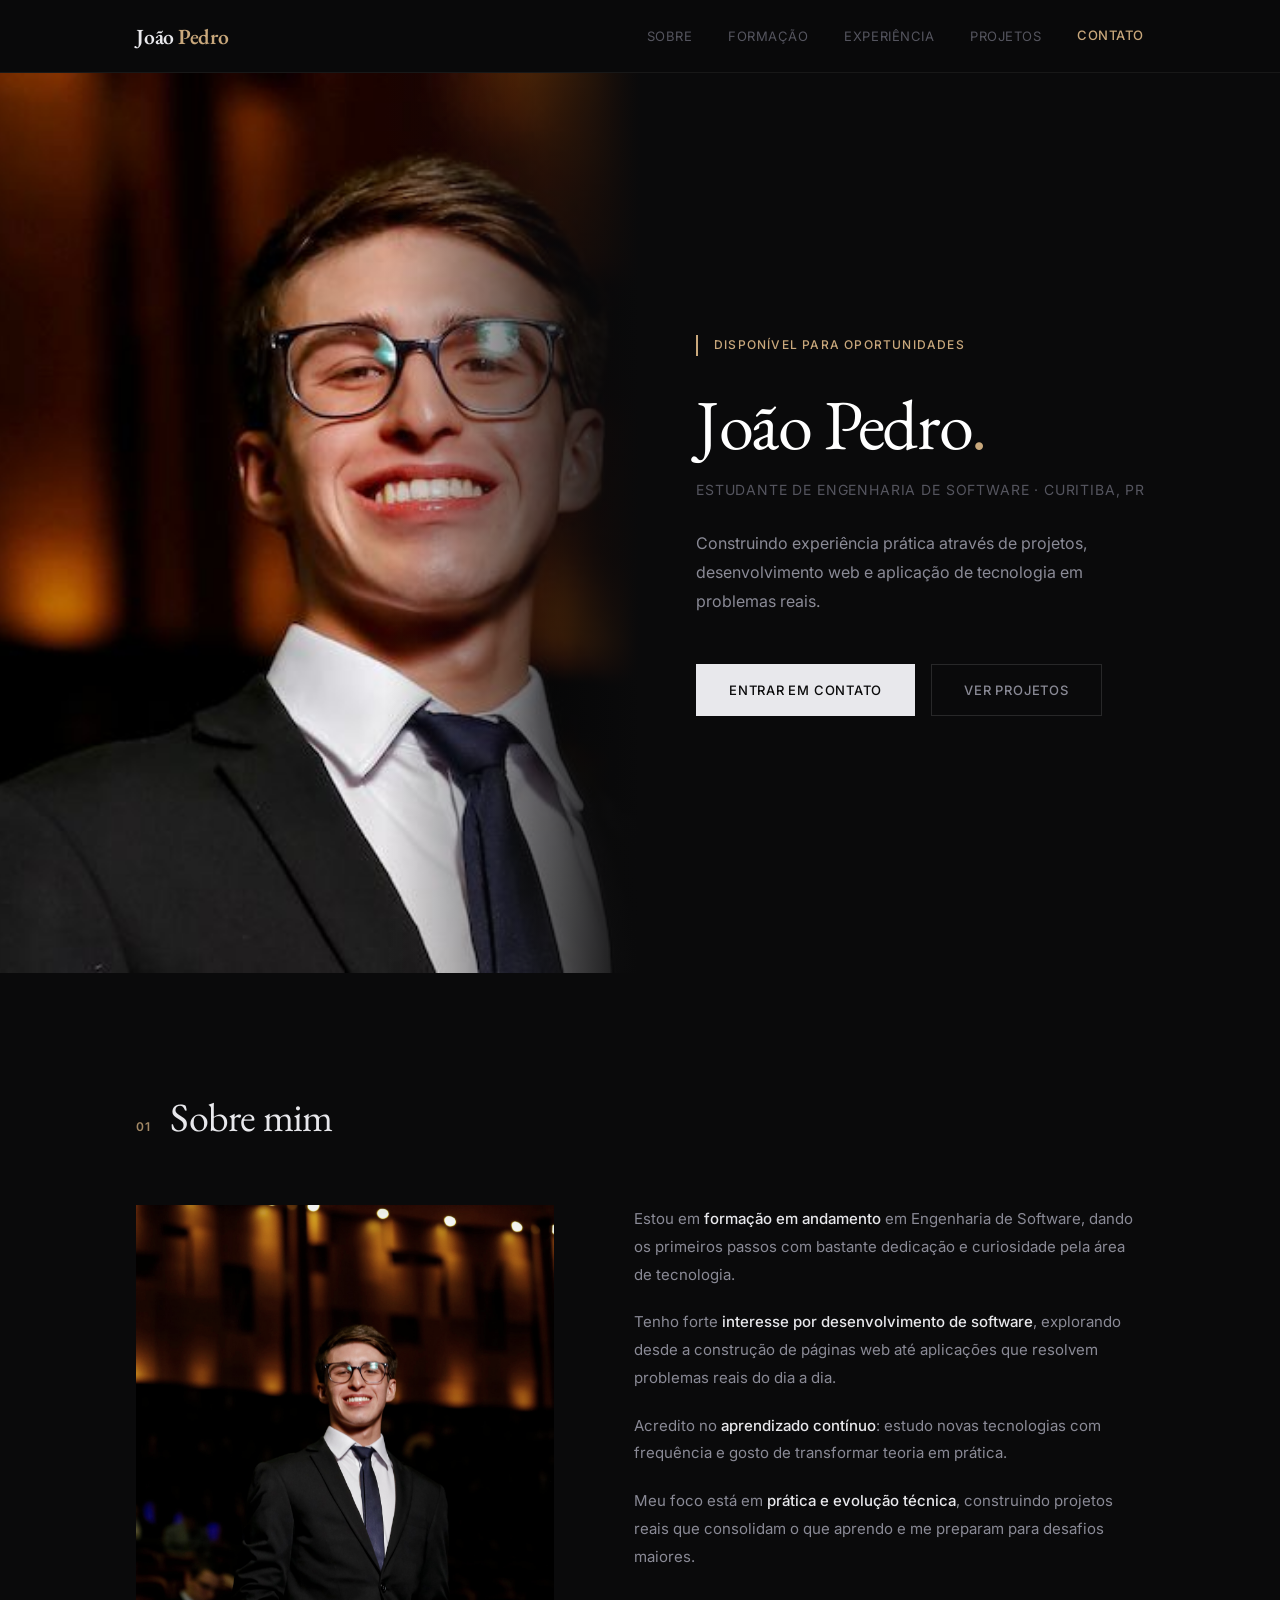
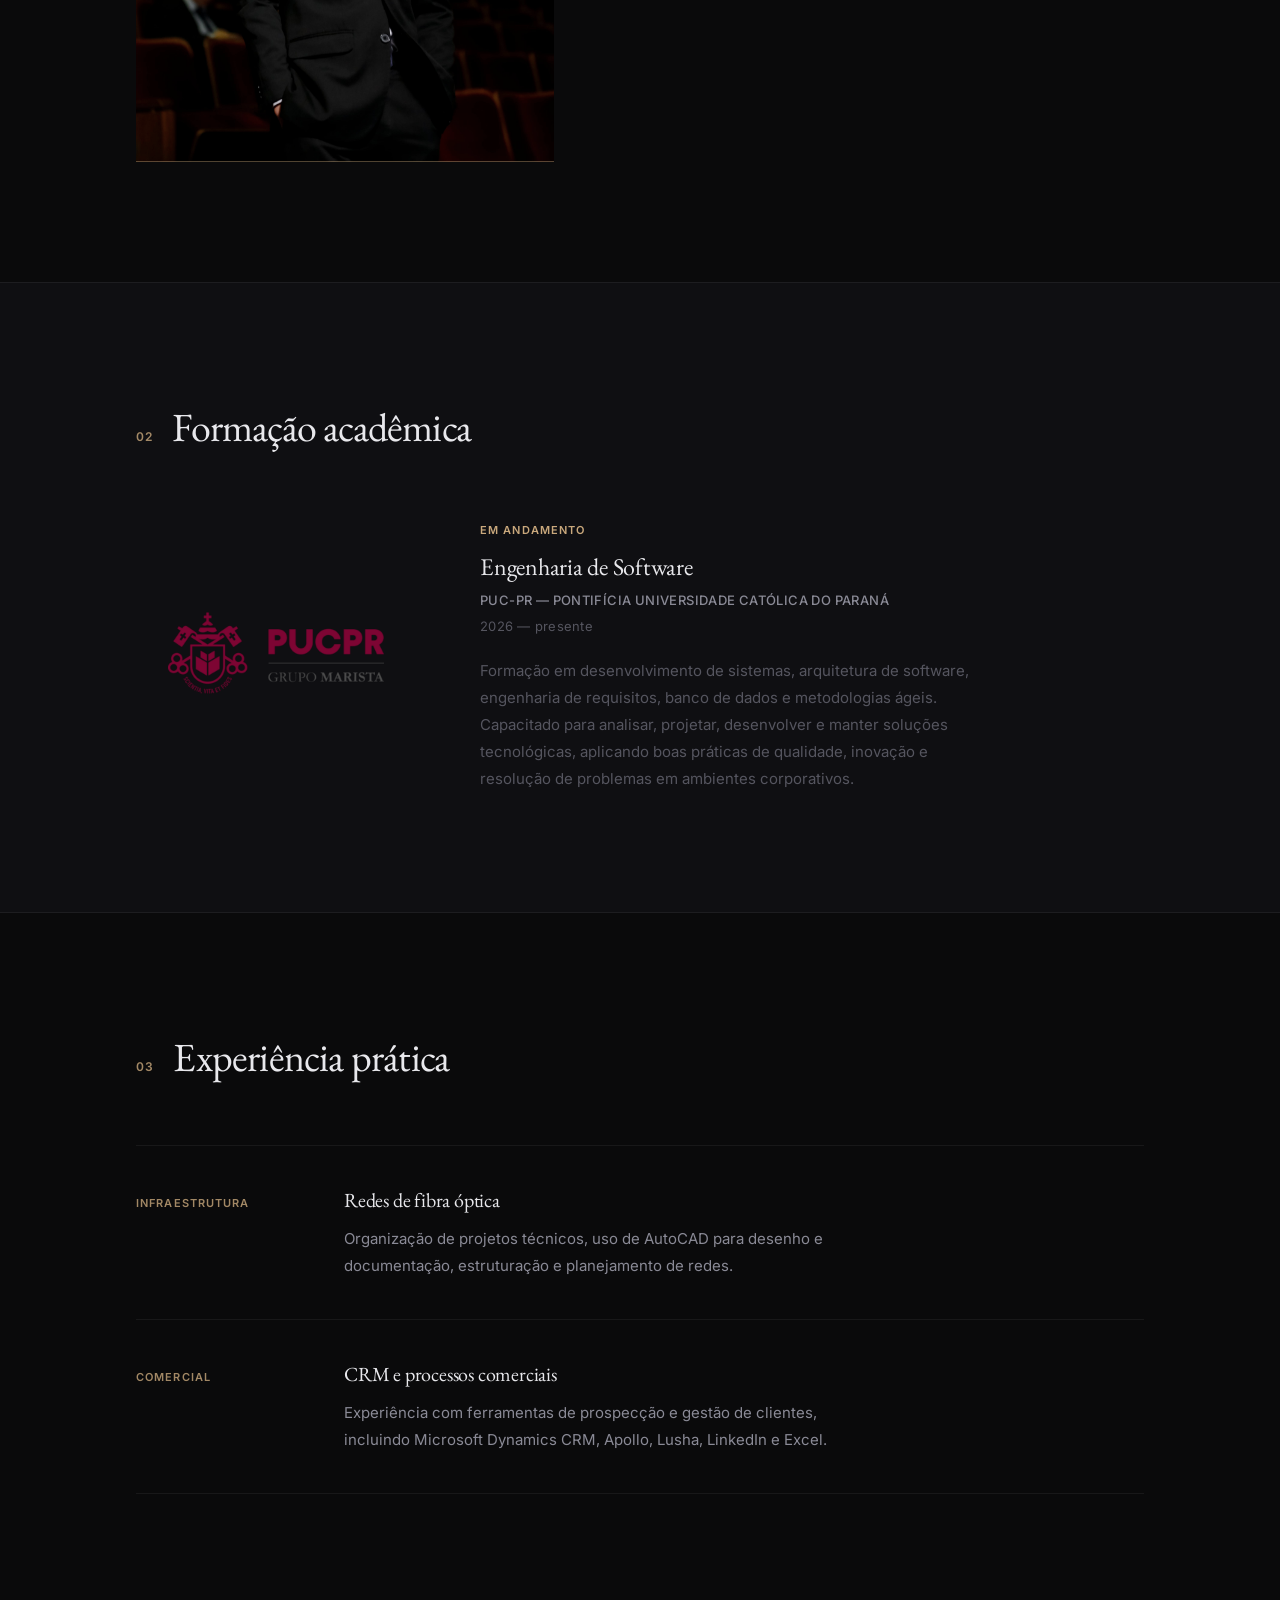
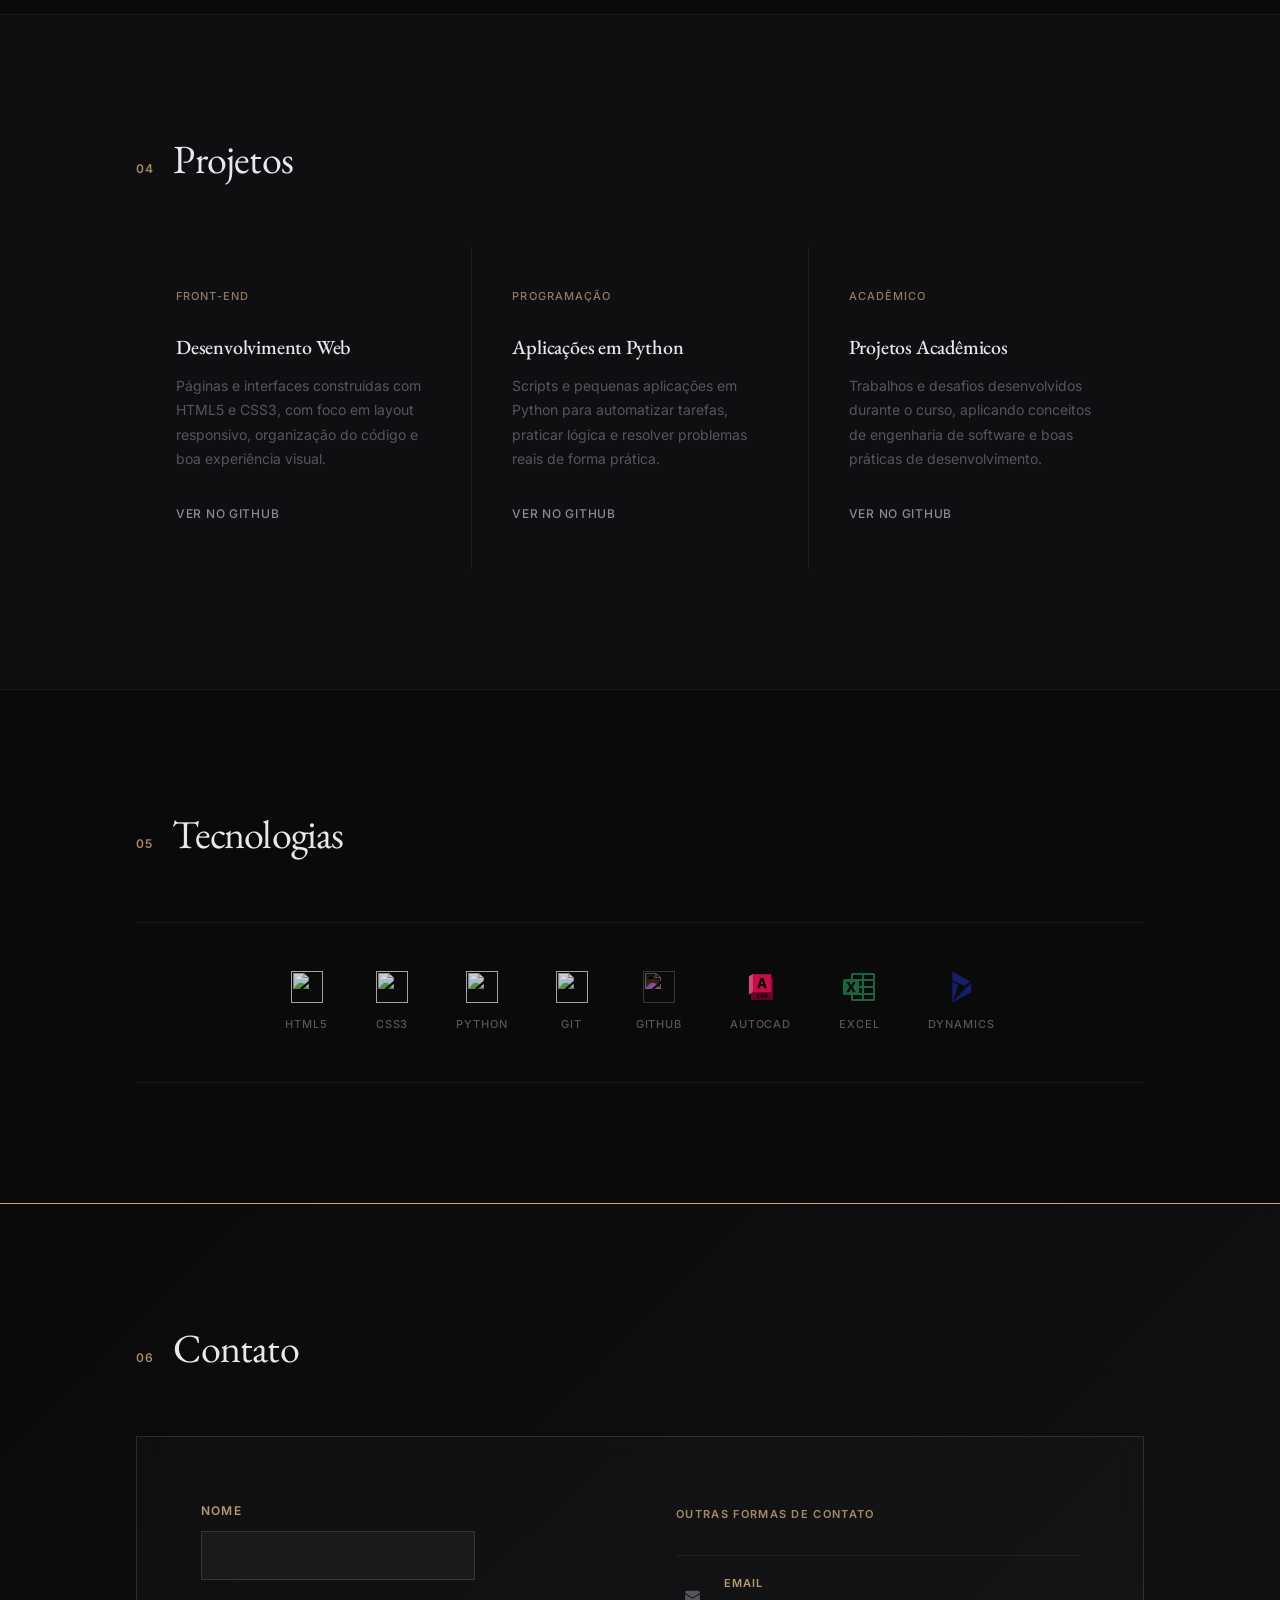
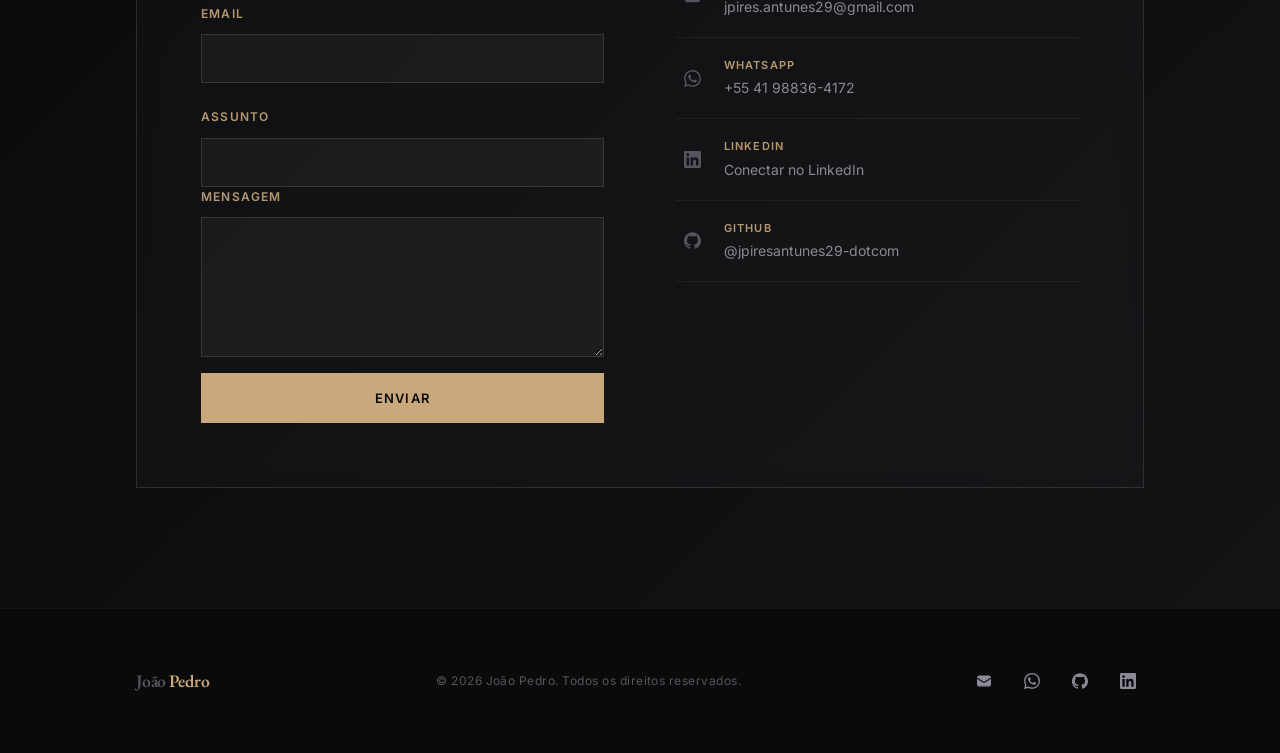
==== index.html @ 71f35751 "Portfólio inicial — João Pedro Pires Antunes" ====
<!DOCTYPE html>
<html lang="pt-BR">
  <head>
    <meta charset="UTF-8" />
    <meta name="viewport" content="width=device-width, initial-scale=1.0" />
    <title>João Pedro — Engenharia de Software</title>
    <meta
      name="description"
      content="Portfólio de João Pedro, estudante de Engenharia de Software que constrói projetos reais e evolui na área de tecnologia."
    />
    <link rel="preconnect" href="https://fonts.googleapis.com" />
    <link rel="preconnect" href="https://fonts.gstatic.com" crossorigin />
    <link
      href="https://fonts.googleapis.com/css2?family=Inter:wght@300;400;500;600&family=EB+Garamond:ital,wght@0,400;0,500;0,600;0,700;1,400;1,500&display=swap"
      rel="stylesheet"
    />
    <link rel="stylesheet" href="css/style.css" />
  </head>
  <body>

    <!-- Header -->
    <header class="header">
      <div class="container header__inner">
        <a href="index.html" class="logo">João <span>Pedro</span></a>
        <nav class="nav">
          <a href="#sobre" class="nav__link">Sobre</a>
          <a href="#formacao" class="nav__link">Formação</a>
          <a href="#experiencia" class="nav__link">Experiência</a>
          <a href="#projetos" class="nav__link">Projetos</a>
          <a href="#contato" class="nav__cta">Contato</a>
        </nav>
      </div>
    </header>

    <main>

      <!-- Hero -->
      <section class="hero">
        <div class="hero__image">
          <img
            src="imagens/foto1.jpg"
            alt=""
            aria-hidden="true"
            width="1200"
            height="800"
          />
        </div>
        <div class="hero__content">
          <div class="container">
            <p class="hero__badge">Disponível para oportunidades</p>
            <h1 class="hero__title">
              João Pedro<span class="hero__dot">.</span>
            </h1>
            <p class="hero__role">Estudante de Engenharia de Software · Curitiba, PR</p>
            <p class="hero__desc">
              Construindo experiência prática através de projetos,
              desenvolvimento web e aplicação de tecnologia em problemas reais.
            </p>
            <div class="hero__actions">
              <a href="#contato" class="btn btn--primary">Entrar em contato</a>
              <a href="#projetos" class="btn btn--ghost">Ver projetos</a>
            </div>
          </div>
        </div>
      </section>

      <!-- Sobre -->
      <section class="section" id="sobre">
        <div class="container">
          <div class="section__header">
            <span class="section__label">01</span>
            <h2 class="section__title">Sobre mim</h2>
          </div>
          <div class="about">
            <div class="about__photo">
              <img
                src="imagens/foto2.jpg"
                alt="Retrato de João Pedro em ambiente profissional"
              />
            </div>
            <div class="about__text">
              <p>
                Estou em <strong>formação em andamento</strong> em Engenharia de
                Software, dando os primeiros passos com bastante dedicação e
                curiosidade pela área de tecnologia.
              </p>
              <p>
                Tenho forte
                <strong>interesse por desenvolvimento de software</strong>,
                explorando desde a construção de páginas web até aplicações que
                resolvem problemas reais do dia a dia.
              </p>
              <p>
                Acredito no <strong>aprendizado contínuo</strong>: estudo novas
                tecnologias com frequência e gosto de transformar teoria em
                prática.
              </p>
              <p>
                Meu foco está em
                <strong>prática e evolução técnica</strong>, construindo
                projetos reais que consolidam o que aprendo e me preparam para
                desafios maiores.
              </p>
            </div>
          </div>
        </div>
      </section>

      <!-- Formação -->
      <section class="section section--alt" id="formacao">
        <div class="container">
          <div class="section__header">
            <span class="section__label">02</span>
            <h2 class="section__title">Formação acadêmica</h2>
          </div>
          <div class="edu">
            <div class="edu__logo">
              <img src="imagens/pucpr.png" alt="PUC-PR" />
            </div>
            <div class="edu__right">
              <span class="edu__status">Em andamento</span>
              <h3 class="edu__course">Engenharia de Software</h3>
              <p class="edu__institution">PUC-PR — Pontifícia Universidade Católica do Paraná</p>
              <p class="edu__year">2026 — presente</p>
              <p class="edu__desc">
                Formação em desenvolvimento de sistemas, arquitetura de software,
                engenharia de requisitos, banco de dados e metodologias ágeis.
                Capacitado para analisar, projetar, desenvolver e manter soluções
                tecnológicas, aplicando boas práticas de qualidade, inovação e
                resolução de problemas em ambientes corporativos.
              </p>
            </div>
          </div>
        </div>
      </section>

      <!-- Experiência -->
      <section class="section" id="experiencia">
        <div class="container">
          <div class="section__header">
            <span class="section__label">03</span>
            <h2 class="section__title">Experiência prática</h2>
          </div>
          <div class="exp-list">
            <div class="exp-item">
              <div class="exp-item__left">
                <span class="exp-item__area">Infraestrutura</span>
              </div>
              <div class="exp-item__right">
                <h3 class="exp-item__title">Redes de fibra óptica</h3>
                <p class="exp-item__desc">
                  Organização de projetos técnicos, uso de AutoCAD para desenho
                  e documentação, estruturação e planejamento de redes.
                </p>
              </div>
            </div>
            <div class="exp-item">
              <div class="exp-item__left">
                <span class="exp-item__area">Comercial</span>
              </div>
              <div class="exp-item__right">
                <h3 class="exp-item__title">CRM e processos comerciais</h3>
                <p class="exp-item__desc">
                  Experiência com ferramentas de prospecção e gestão de clientes,
                  incluindo Microsoft Dynamics CRM, Apollo, Lusha, LinkedIn e Excel.
                </p>
              </div>
            </div>
          </div>
        </div>
      </section>

      <!-- Projetos -->
      <section class="section section--alt" id="projetos">
        <div class="container">
          <div class="section__header">
            <span class="section__label">04</span>
            <h2 class="section__title">Projetos</h2>
          </div>
          <div class="projects-grid">
            <article class="project-card">
              <div class="project-card__top">
                <span class="project-card__tag">Front-end</span>
              </div>
              <h3 class="project-card__title">Desenvolvimento Web</h3>
              <p class="project-card__desc">
                Páginas e interfaces construídas com HTML5 e CSS3, com foco em
                layout responsivo, organização do código e boa experiência
                visual.
              </p>
              <a href="https://github.com/jpiresantunes29-dotcom" target="_blank" rel="noopener noreferrer" class="project-card__link">Ver no GitHub</a>
            </article>
            <article class="project-card">
              <div class="project-card__top">
                <span class="project-card__tag">Programação</span>
              </div>
              <h3 class="project-card__title">Aplicações em Python</h3>
              <p class="project-card__desc">
                Scripts e pequenas aplicações em Python para automatizar tarefas,
                praticar lógica e resolver problemas reais de forma prática.
              </p>
              <a href="https://github.com/jpiresantunes29-dotcom" target="_blank" rel="noopener noreferrer" class="project-card__link">Ver no GitHub</a>
            </article>
            <article class="project-card">
              <div class="project-card__top">
                <span class="project-card__tag">Acadêmico</span>
              </div>
              <h3 class="project-card__title">Projetos Acadêmicos</h3>
              <p class="project-card__desc">
                Trabalhos e desafios desenvolvidos durante o curso, aplicando
                conceitos de engenharia de software e boas práticas de
                desenvolvimento.
              </p>
              <a href="https://github.com/jpiresantunes29-dotcom" target="_blank" rel="noopener noreferrer" class="project-card__link">Ver no GitHub</a>
            </article>
          </div>
        </div>
      </section>

      <!-- Tecnologias -->
      <section class="section" id="tecnologias">
        <div class="container">
          <div class="section__header">
            <span class="section__label">05</span>
            <h2 class="section__title">Tecnologias</h2>
          </div>
          <div class="tech-strip">
            <div class="tech-badge">
              <img class="tech-badge__icon" src="https://cdn.jsdelivr.net/gh/devicons/devicon@latest/icons/html5/html5-original.svg" alt="" />
              <span class="tech-badge__name">HTML5</span>
            </div>
            <div class="tech-badge">
              <img class="tech-badge__icon" src="https://cdn.jsdelivr.net/gh/devicons/devicon@latest/icons/css3/css3-original.svg" alt="" />
              <span class="tech-badge__name">CSS3</span>
            </div>
            <div class="tech-badge">
              <img class="tech-badge__icon" src="https://cdn.jsdelivr.net/gh/devicons/devicon@latest/icons/python/python-original.svg" alt="" />
              <span class="tech-badge__name">Python</span>
            </div>
            <div class="tech-badge">
              <img class="tech-badge__icon" src="https://cdn.jsdelivr.net/gh/devicons/devicon@latest/icons/git/git-original.svg" alt="" />
              <span class="tech-badge__name">Git</span>
            </div>
            <div class="tech-badge">
              <img class="tech-badge__icon" src="https://cdn.jsdelivr.net/gh/devicons/devicon@latest/icons/github/github-original.svg" alt="" style="filter: invert(1);" />
              <span class="tech-badge__name">GitHub</span>
            </div>
            <div class="tech-badge">
              <img class="tech-badge__icon" src="imagens/autocad.png" alt="" />
              <span class="tech-badge__name">AutoCAD</span>
            </div>
            <div class="tech-badge">
              <svg class="tech-badge__icon" viewBox="0 0 24 24" fill="#217346" aria-hidden="true">
                <path d="M23 1.5q.41 0 .7.3.3.29.3.7v19q0 .41-.3.7-.29.3-.7.3H7q-.41 0-.7-.3-.3-.29-.3-.7V18H1q-.41 0-.7-.3-.3-.29-.3-.7V7q0-.41.3-.7Q.58 6 1 6h5V2.5q0-.41.3-.7.29-.3.7-.3zM6 13.28l1.42 2.66h2.14l-2.38-3.87 2.34-3.8H7.46l-1.3 2.4-.05.08-.04.09-.64-1.28-.66-1.29H2.59l2.27 3.82-2.48 3.85h2.16zM14.25 21v-3H7.5v3zm0-4.5v-3.75H12v3.75zm0-5.25V7.5H12v3.75zm0-5.25V3H7.5v3zm8.25 15v-3h-6.75v3zm0-4.5v-3.75h-6.75v3.75zm0-5.25V7.5h-6.75v3.75zm0-5.25V3h-6.75v3z"/>
              </svg>
              <span class="tech-badge__name">Excel</span>
            </div>
            <div class="tech-badge">
              <img class="tech-badge__icon" src="imagens/dynamics.png" alt="" />
              <span class="tech-badge__name">Dynamics</span>
            </div>
          </div>
        </div>
      </section>

      <!-- Contato -->
      <section class="contact-section" id="contato">
        <div class="container">
          <div class="section__header">
            <span class="section__label">06</span>
            <h2 class="section__title">Contato</h2>
          </div>
          <div class="contact-box">
            <div class="contact-cols">

              <!-- Formulário — esquerda -->
              <div class="contact-cols__form">
                <form class="contact-form" action="https://formsubmit.co/jpires.antunes29@gmail.com" method="POST">
                  <div class="contact-grid">
                    <div class="form-group">
                      <label for="nome">Nome</label>
                      <input type="text" id="nome" name="nome" required />
                    </div>
                    <div class="form-group">
                      <label for="email">Email</label>
                      <input type="email" id="email" name="email" required />
                    </div>
                  </div>
                  <div class="form-group">
                    <label for="assunto">Assunto</label>
                    <input type="text" id="assunto" name="assunto" required />
                  </div>
                  <div class="form-group">
                    <label for="mensagem">Mensagem</label>
                    <textarea id="mensagem" name="mensagem" rows="5" required></textarea>
                  </div>
                  <input type="hidden" name="_captcha" value="false" />
                  <input type="hidden" name="_next" value="https://jpiresantunes29-dotcom.vercel.app/" />
                  <button type="submit" class="contact-btn">Enviar</button>
                </form>
              </div>

              <!-- Outras formas de contato — direita -->
              <div class="contact-cols__info">
                <p class="contact-cols__heading">Outras formas de contato</p>
                <div class="channels">
                  <a href="mailto:jpires.antunes29@gmail.com" class="channel">
                    <span class="channel__icon">
                      <svg viewBox="0 0 24 24" fill="currentColor" aria-hidden="true">
                        <path d="M1.5 8.67v8.58a3 3 0 0 0 3 3h15a3 3 0 0 0 3-3V8.67l-8.928 5.493a3 3 0 0 1-3.144 0L1.5 8.67z"/>
                        <path d="M22.5 6.908V6.75a3 3 0 0 0-3-3h-15a3 3 0 0 0-3 3v.158l9.714 5.978a1.5 1.5 0 0 0 1.572 0L22.5 6.908z"/>
                      </svg>
                    </span>
                    <div class="channel__text">
                      <span class="channel__label">Email</span>
                      <span class="channel__value">jpires.antunes29@gmail.com</span>
                    </div>
                  </a>
                  <a href="https://wa.me/5541988364172" class="channel">
                    <span class="channel__icon">
                      <svg viewBox="0 0 24 24" fill="currentColor" aria-hidden="true">
                        <path d="M17.472 14.382c-.297-.149-1.758-.867-2.03-.967-.273-.099-.471-.148-.67.15-.197.297-.767.966-.94 1.164-.173.199-.347.223-.644.075-.297-.15-1.255-.463-2.39-1.475-.883-.788-1.48-1.761-1.653-2.059-.173-.297-.018-.458.13-.606.134-.133.297-.347.446-.52.149-.174.198-.298.298-.497.099-.198.05-.371-.025-.52-.075-.149-.669-1.612-.916-2.207-.242-.579-.487-.5-.67-.51-.173-.008-.371-.01-.57-.01-.198 0-.52.074-.792.372-.272.297-1.04 1.016-1.04 2.479 0 1.462 1.065 2.875 1.213 3.074.149.198 2.096 3.2 5.076 4.487.709.306 1.262.489 1.694.625.712.227 1.36.195 1.871.118.571-.085 1.758-.719 2.006-1.413.248-.694.248-1.289.173-1.413-.074-.124-.272-.198-.57-.347m-5.421 7.403h-.004a9.87 9.87 0 0 1-5.031-1.378l-.361-.214-3.741.982.998-3.648-.235-.374a9.86 9.86 0 0 1-1.51-5.26c.001-5.45 4.436-9.884 9.888-9.884 2.64 0 5.122 1.03 6.988 2.898a9.825 9.825 0 0 1 2.893 6.994c-.003 5.45-4.437 9.884-9.885 9.884m8.413-18.297A11.815 11.815 0 0 0 12.05 0C5.495 0 .16 5.335.157 11.892c0 2.096.547 4.142 1.588 5.945L.057 24l6.305-1.654a11.882 11.882 0 0 0 5.683 1.448h.005c6.554 0 11.89-5.335 11.893-11.893a11.821 11.821 0 0 0-3.48-8.413z"/>
                      </svg>
                    </span>
                    <div class="channel__text">
                      <span class="channel__label">WhatsApp</span>
                      <span class="channel__value">+55 41 98836-4172</span>
                    </div>
                  </a>
                  <a href="https://www.linkedin.com/in/jo%C3%A3o-pedro-pires-antunes-227b053a8" class="channel">
                    <span class="channel__icon">
                      <svg viewBox="0 0 24 24" fill="currentColor" aria-hidden="true">
                        <path d="M20.447 20.452h-3.554v-5.569c0-1.328-.027-3.037-1.852-3.037-1.853 0-2.136 1.445-2.136 2.939v5.667H9.351V9h3.414v1.561h.046c.477-.9 1.637-1.85 3.37-1.85 3.601 0 4.267 2.37 4.267 5.455v6.286zM5.337 7.433a2.062 2.062 0 0 1-2.063-2.065 2.064 2.064 0 1 1 2.063 2.065zm1.782 13.019H3.555V9h3.564v11.452zM22.225 0H1.771C.792 0 0 .774 0 1.729v20.542C0 23.227.792 24 1.771 24h20.451C23.2 24 24 23.227 24 22.271V1.729C24 .774 23.2 0 22.225 0z"/>
                      </svg>
                    </span>
                    <div class="channel__text">
                      <span class="channel__label">LinkedIn</span>
                      <span class="channel__value">Conectar no LinkedIn</span>
                    </div>
                  </a>
                  <a href="https://github.com/jpiresantunes29-dotcom" class="channel">
                    <span class="channel__icon">
                      <svg viewBox="0 0 24 24" fill="currentColor" aria-hidden="true">
                        <path d="M12 .297c-6.63 0-12 5.373-12 12 0 5.303 3.438 9.8 8.205 11.385.6.113.82-.258.82-.577 0-.285-.01-1.04-.015-2.04-3.338.724-4.042-1.61-4.042-1.61C4.422 18.07 3.633 17.7 3.633 17.7c-1.087-.744.084-.729.084-.729 1.205.084 1.838 1.236 1.838 1.236 1.07 1.835 2.809 1.305 3.495.998.108-.776.417-1.305.76-1.605-2.665-.3-5.466-1.332-5.466-5.93 0-1.31.465-2.38 1.235-3.22-.135-.303-.54-1.523.105-3.176 0 0 1.005-.322 3.3 1.23.96-.267 1.98-.399 3-.405 1.02.006 2.04.138 3 .405 2.28-1.552 3.285-1.23 3.285-1.23.645 1.653.24 2.873.12 3.176.765.84 1.23 1.91 1.23 3.22 0 4.61-2.805 5.625-5.475 5.92.42.36.81 1.096.81 2.22 0 1.606-.015 2.896-.015 3.286 0 .315.21.69.825.57C20.565 22.092 24 17.592 24 12.297c0-6.627-5.373-12-12-12"/>
                      </svg>
                    </span>
                    <div class="channel__text">
                      <span class="channel__label">GitHub</span>
                      <span class="channel__value">@jpiresantunes29-dotcom</span>
                    </div>
                  </a>
                </div>
              </div>

            </div>
          </div>
        </div>
      </section>
    </main>

    <!-- Footer -->
    <footer class="footer">
      <div class="container footer__inner">
        <a href="index.html" class="logo">João <span>Pedro</span></a>
        <p class="footer__copy">&copy; 2026 João Pedro. Todos os direitos reservados.</p>
        <div class="footer__icons">
          <a href="mailto:jpires.antunes29@gmail.com" class="footer__icon" title="Email">
            <svg viewBox="0 0 24 24" fill="currentColor" aria-hidden="true">
              <path d="M1.5 8.67v8.58a3 3 0 0 0 3 3h15a3 3 0 0 0 3-3V8.67l-8.928 5.493a3 3 0 0 1-3.144 0L1.5 8.67z"/>
              <path d="M22.5 6.908V6.75a3 3 0 0 0-3-3h-15a3 3 0 0 0-3 3v.158l9.714 5.978a1.5 1.5 0 0 0 1.572 0L22.5 6.908z"/>
            </svg>
          </a>
          <a href="https://wa.me/5541988364172" class="footer__icon" title="WhatsApp">
            <svg viewBox="0 0 24 24" fill="currentColor" aria-hidden="true">
              <path d="M17.472 14.382c-.297-.149-1.758-.867-2.03-.967-.273-.099-.471-.148-.67.15-.197.297-.767.966-.94 1.164-.173.199-.347.223-.644.075-.297-.15-1.255-.463-2.39-1.475-.883-.788-1.48-1.761-1.653-2.059-.173-.297-.018-.458.13-.606.134-.133.297-.347.446-.52.149-.174.198-.298.298-.497.099-.198.05-.371-.025-.52-.075-.149-.669-1.612-.916-2.207-.242-.579-.487-.5-.67-.51-.173-.008-.371-.01-.57-.01-.198 0-.52.074-.792.372-.272.297-1.04 1.016-1.04 2.479 0 1.462 1.065 2.875 1.213 3.074.149.198 2.096 3.2 5.076 4.487.709.306 1.262.489 1.694.625.712.227 1.36.195 1.871.118.571-.085 1.758-.719 2.006-1.413.248-.694.248-1.289.173-1.413-.074-.124-.272-.198-.57-.347m-5.421 7.403h-.004a9.87 9.87 0 0 1-5.031-1.378l-.361-.214-3.741.982.998-3.648-.235-.374a9.86 9.86 0 0 1-1.51-5.26c.001-5.45 4.436-9.884 9.888-9.884 2.64 0 5.122 1.03 6.988 2.898a9.825 9.825 0 0 1 2.893 6.994c-.003 5.45-4.437 9.884-9.885 9.884m8.413-18.297A11.815 11.815 0 0 0 12.05 0C5.495 0 .16 5.335.157 11.892c0 2.096.547 4.142 1.588 5.945L.057 24l6.305-1.654a11.882 11.882 0 0 0 5.683 1.448h.005c6.554 0 11.89-5.335 11.893-11.893a11.821 11.821 0 0 0-3.48-8.413z"/>
            </svg>
          </a>
          <a href="https://github.com/jpiresantunes29-dotcom" class="footer__icon" title="GitHub">
            <svg viewBox="0 0 24 24" fill="currentColor" aria-hidden="true">
              <path d="M12 .297c-6.63 0-12 5.373-12 12 0 5.303 3.438 9.8 8.205 11.385.6.113.82-.258.82-.577 0-.285-.01-1.04-.015-2.04-3.338.724-4.042-1.61-4.042-1.61C4.422 18.07 3.633 17.7 3.633 17.7c-1.087-.744.084-.729.084-.729 1.205.084 1.838 1.236 1.838 1.236 1.07 1.835 2.809 1.305 3.495.998.108-.776.417-1.305.76-1.605-2.665-.3-5.466-1.332-5.466-5.93 0-1.31.465-2.38 1.235-3.22-.135-.303-.54-1.523.105-3.176 0 0 1.005-.322 3.3 1.23.96-.267 1.98-.399 3-.405 1.02.006 2.04.138 3 .405 2.28-1.552 3.285-1.23 3.285-1.23.645 1.653.24 2.873.12 3.176.765.84 1.23 1.91 1.23 3.22 0 4.61-2.805 5.625-5.475 5.92.42.36.81 1.096.81 2.22 0 1.606-.015 2.896-.015 3.286 0 .315.21.69.825.57C20.565 22.092 24 17.592 24 12.297c0-6.627-5.373-12-12-12"/>
            </svg>
          </a>
          <a href="https://www.linkedin.com/in/jo%C3%A3o-pedro-pires-antunes-227b053a8" class="footer__icon" title="LinkedIn">
            <svg viewBox="0 0 24 24" fill="currentColor" aria-hidden="true">
              <path d="M20.447 20.452h-3.554v-5.569c0-1.328-.027-3.037-1.852-3.037-1.853 0-2.136 1.445-2.136 2.939v5.667H9.351V9h3.414v1.561h.046c.477-.9 1.637-1.85 3.37-1.85 3.601 0 4.267 2.37 4.267 5.455v6.286zM5.337 7.433a2.062 2.062 0 0 1-2.063-2.065 2.064 2.064 0 1 1 2.063 2.065zm1.782 13.019H3.555V9h3.564v11.452zM22.225 0H1.771C.792 0 0 .774 0 1.729v20.542C0 23.227.792 24 1.771 24h20.451C23.2 24 24 23.227 24 22.271V1.729C24 .774 23.2 0 22.225 0z"/>
            </svg>
          </a>
        </div>
      </div>
    </footer>

  </body>
</html>
---- css/style.css ----
/* Portfólio João Pedro — estilos globais */

/* Variables */
:root {
  --bg:         #0a0a0b;
  --bg-alt:     #0f0f12;
  --bg-card:    #131316;
  --bg-hover:   #19191d;

  --border:     rgba(255, 255, 255, 0.06);
  --border-h:   rgba(255, 255, 255, 0.12);

  --accent:     #c9a87c;
  --accent-dim: rgba(201, 168, 124, 0.08);

  --text:       #e8e8ec;
  --text-mid:   #8a8a96;
  --text-soft:  #55555f;

  --sans: "Inter", system-ui, -apple-system, sans-serif;
  --serif: "EB Garamond", "Georgia", serif;

  --max-w:   1120px;
  --ease:    cubic-bezier(0.25, 0.46, 0.45, 0.94);
}

/* Reset */
*, *::before, *::after {
  margin: 0;
  padding: 0;
  box-sizing: border-box;
}

html {
  scroll-behavior: smooth;
  scroll-padding-top: 80px;
}

body {
  font-family: var(--sans);
  font-size: 1rem;
  font-weight: 400;
  background: var(--bg);
  color: var(--text);
  line-height: 1.7;
  -webkit-font-smoothing: antialiased;
  -moz-osx-font-smoothing: grayscale;
}

img {
  display: block;
  max-width: 100%;
}

a { color: inherit; }

/* Layout */
.container {
  width: 100%;
  max-width: var(--max-w);
  margin: 0 auto;
  padding: 0 clamp(24px, 5vw, 56px);
}

/* Buttons */
.btn {
  display: inline-flex;
  align-items: center;
  gap: 8px;
  padding: 14px 32px;
  font-family: var(--sans);
  font-size: 0.8125rem;
  font-weight: 500;
  letter-spacing: 0.06em;
  text-transform: uppercase;
  text-decoration: none;
  border: 1px solid transparent;
  cursor: pointer;
  transition: all 0.35s var(--ease);
}

.btn--primary {
  background: var(--text);
  color: var(--bg);
  border-color: var(--text);
}

.btn--primary:hover {
  background: var(--accent);
  border-color: var(--accent);
  color: var(--bg);
}

.btn--ghost {
  background: transparent;
  color: var(--text-mid);
  border: 1px solid var(--border-h);
}

.btn--ghost:hover {
  color: var(--text);
  border-color: rgba(255, 255, 255, 0.3);
}

/* Header */
.header {
  position: sticky;
  top: 0;
  z-index: 100;
  background: rgba(10, 10, 11, 0.85);
  backdrop-filter: blur(24px);
  -webkit-backdrop-filter: blur(24px);
  border-bottom: 1px solid var(--border);
}

.header__inner {
  display: flex;
  align-items: center;
  justify-content: space-between;
  height: 72px;
}

.logo {
  font-family: var(--serif);
  font-size: 1.35rem;
  font-weight: 600;
  color: var(--text);
  text-decoration: none;
  letter-spacing: -0.01em;
  word-spacing: -0.05em;
}

.logo span {
  color: var(--accent);
}

.nav {
  display: flex;
  align-items: center;
  gap: 36px;
}

.nav__link {
  color: var(--text-soft);
  text-decoration: none;
  font-size: 0.8125rem;
  font-weight: 400;
  letter-spacing: 0.04em;
  text-transform: uppercase;
  transition: color 0.3s var(--ease);
}

.nav__link:hover {
  color: var(--text);
}

.nav__cta {
  color: var(--accent);
  text-decoration: none;
  font-size: 0.8125rem;
  font-weight: 500;
  letter-spacing: 0.04em;
  text-transform: uppercase;
  padding: 8px 0;
  border-bottom: 1px solid transparent;
  transition: border-color 0.3s var(--ease);
}

.nav__cta:hover {
  border-bottom-color: var(--accent);
}

/* Hero */
.hero {
  position: relative;
  min-height: 100vh;
  display: grid;
  grid-template-columns: 1fr 1fr;
  overflow: hidden;
}

.hero__image {
  position: relative;
  overflow: hidden;
}

.hero__image img {
  width: 100%;
  height: 100%;
  object-fit: cover;
  object-position: 45% 15%;
}

.hero__image::after {
  content: "";
  position: absolute;
  inset: 0;
  background: linear-gradient(
    to right,
    transparent 60%,
    var(--bg) 100%
  );
}

.hero__content {
  display: flex;
  align-items: center;
  padding: 80px 0;
}

.hero__content .container {
  padding-left: 56px;
}

.hero__badge {
  display: inline-flex;
  align-items: center;
  color: var(--accent);
  font-size: 0.75rem;
  font-weight: 500;
  letter-spacing: 0.1em;
  text-transform: uppercase;
  margin-bottom: 32px;
  padding-left: 16px;
  border-left: 2px solid var(--accent);
}

.hero__title {
  font-family: var(--serif);
  font-size: clamp(3rem, 5.5vw, 4.5rem);
  font-weight: 400;
  line-height: 1.05;
  color: #fff;
  letter-spacing: -0.02em;
  margin-bottom: 16px;
}

.hero__dot {
  color: var(--accent);
}

.hero__role {
  font-size: 0.875rem;
  font-weight: 400;
  color: var(--text-soft);
  letter-spacing: 0.06em;
  text-transform: uppercase;
  margin-bottom: 28px;
}

.hero__desc {
  font-size: 1rem;
  line-height: 1.8;
  color: var(--text-mid);
  max-width: 400px;
  margin-bottom: 48px;
}

.hero__actions {
  display: flex;
  gap: 16px;
  flex-wrap: wrap;
}

/* Section */
.section {
  padding: 120px 0;
}

.section--alt {
  background: var(--bg-alt);
  border-top: 1px solid var(--border);
  border-bottom: 1px solid var(--border);
}

.section__header {
  display: flex;
  align-items: baseline;
  gap: 20px;
  margin-bottom: 64px;
}

.section__label {
  font-family: var(--sans);
  font-size: 0.75rem;
  font-weight: 600;
  font-style: normal;
  letter-spacing: 0.06em;
  color: var(--accent);
  opacity: 0.8;
}

.section__title {
  font-family: var(--serif);
  font-size: clamp(1.75rem, 3.5vw, 2.5rem);
  font-weight: 400;
  color: var(--text);
  letter-spacing: -0.02em;
  line-height: 1.2;
}

/* About */
.about {
  display: grid;
  grid-template-columns: 0.9fr 1.1fr;
  gap: 80px;
  align-items: start;
}

.about__photo {
  position: relative;
  overflow: hidden;
}

.about__photo img {
  width: 100%;
  aspect-ratio: 3 / 4;
  object-fit: cover;
  filter: grayscale(20%);
  transition: filter 0.5s var(--ease);
}

.about__photo:hover img {
  filter: grayscale(0%);
}

.about__photo::after {
  content: "";
  position: absolute;
  bottom: 0;
  left: 0;
  right: 0;
  height: 1px;
  background: var(--accent);
  opacity: 0.4;
}

.about__text p {
  color: var(--text-mid);
  margin-bottom: 20px;
  font-size: 0.9375rem;
  line-height: 1.85;
}

.about__text p:last-child {
  margin-bottom: 0;
}

.about__text strong {
  color: var(--text);
  font-weight: 500;
}

/* Education */
.edu {
  display: grid;
  grid-template-columns: 280px 1fr;
  gap: 64px;
  align-items: center;
}

.edu__logo {
  display: flex;
  align-items: center;
  justify-content: center;
}

.edu__logo img {
  width: 100%;
  max-width: 240px;
  object-fit: contain;
  opacity: 0.9;
  transition: opacity 0.3s var(--ease);
}

.edu__logo:hover img {
  opacity: 1;
}

.edu__right {
  padding-top: 0;
}

.edu__status {
  display: inline-block;
  font-size: 0.6875rem;
  font-weight: 600;
  letter-spacing: 0.1em;
  text-transform: uppercase;
  color: var(--accent);
  margin-bottom: 12px;
}

.edu__course {
  font-family: var(--serif);
  font-size: 1.5rem;
  font-weight: 400;
  color: var(--text);
  letter-spacing: -0.01em;
  margin-bottom: 6px;
  line-height: 1.3;
}

.edu__institution {
  color: var(--text-mid);
  font-size: 0.8125rem;
  font-weight: 500;
  letter-spacing: 0.03em;
  text-transform: uppercase;
  margin-bottom: 4px;
}

.edu__year {
  font-size: 0.8125rem;
  color: var(--text-soft);
  letter-spacing: 0.02em;
  margin-bottom: 20px;
}

.edu__desc {
  font-size: 0.9375rem;
  line-height: 1.8;
  color: var(--text-soft);
  max-width: 520px;
}

/* Experience */
.exp-list {
  display: flex;
  flex-direction: column;
}

.exp-item {
  display: grid;
  grid-template-columns: 160px 1fr;
  gap: 48px;
  padding: 40px 0;
  border-bottom: 1px solid var(--border);
  align-items: baseline;
}

.exp-item:first-child {
  border-top: 1px solid var(--border);
}

.exp-item__left {
  padding-top: 2px;
}

.exp-item__area {
  font-size: 0.6875rem;
  font-weight: 600;
  letter-spacing: 0.1em;
  text-transform: uppercase;
  color: var(--accent);
  opacity: 0.8;
}

.exp-item__title {
  font-family: var(--serif);
  font-size: 1.25rem;
  font-weight: 400;
  color: var(--text);
  letter-spacing: -0.01em;
  margin-bottom: 12px;
  line-height: 1.3;
}

.exp-item__desc {
  font-size: 0.9375rem;
  line-height: 1.8;
  color: var(--text-mid);
  max-width: 520px;
}

/* Projects */
.projects-grid {
  display: grid;
  grid-template-columns: repeat(3, 1fr);
  gap: 1px;
  background: var(--border);
}

.project-card {
  background: var(--bg-alt);
  padding: 40px;
  display: flex;
  flex-direction: column;
  transition: background 0.35s var(--ease);
}

.project-card:hover {
  background: var(--bg-hover);
}

.project-card__top {
  display: flex;
  align-items: center;
  justify-content: space-between;
  margin-bottom: 28px;
}

.project-card__tag {
  font-size: 0.6875rem;
  font-weight: 500;
  letter-spacing: 0.1em;
  text-transform: uppercase;
  color: var(--accent);
  opacity: 0.7;
}

.project-card__title {
  font-family: var(--serif);
  font-size: 1.25rem;
  font-weight: 500;
  color: var(--text);
  letter-spacing: -0.01em;
  margin-bottom: 14px;
  line-height: 1.3;
}

.project-card__desc {
  color: var(--text-soft);
  font-size: 0.875rem;
  line-height: 1.75;
  margin-bottom: 32px;
  flex-grow: 1;
}

.project-card__link {
  font-size: 0.75rem;
  font-weight: 500;
  letter-spacing: 0.06em;
  text-transform: uppercase;
  color: var(--text-mid);
  text-decoration: none;
  align-self: flex-start;
  padding-bottom: 4px;
  border-bottom: 1px solid transparent;
  transition: all 0.3s var(--ease);
}

.project-card__link:hover {
  color: var(--text);
  border-bottom-color: var(--accent);
}

/* Technologies */
.tech-strip {
  display: flex;
  flex-wrap: wrap;
  align-items: center;
  justify-content: center;
  gap: 48px;
  padding: 48px 0;
  border-top: 1px solid var(--border);
  border-bottom: 1px solid var(--border);
}

.tech-badge {
  display: flex;
  flex-direction: column;
  align-items: center;
  gap: 12px;
  transition: transform 0.3s var(--ease);
}

.tech-badge:hover {
  transform: translateY(-2px);
}

.tech-badge__icon {
  width: 32px;
  height: 32px;
  object-fit: contain;
  transition: opacity 0.3s var(--ease);
  opacity: 0.85;
}

.tech-badge:hover .tech-badge__icon {
  opacity: 1;
}

.tech-badge__name {
  font-size: 0.6875rem;
  font-weight: 500;
  letter-spacing: 0.08em;
  text-transform: uppercase;
  color: var(--text-soft);
  transition: color 0.3s var(--ease);
}

.tech-badge:hover .tech-badge__name {
  color: var(--text);
}

/* Contact */
.contact-section {
  background: linear-gradient(135deg, #0a0a0b 0%, #131316 100%);
  padding: 120px 0;
  border-top: 1px solid var(--accent);
}

.contact-box {
  background: rgba(255, 255, 255, 0.02);
  border: 1px solid var(--border-h);
  padding: clamp(40px, 5vw, 64px);
  backdrop-filter: blur(10px);
  margin-top: 56px;
}

/* 2-column layout inside contact box */
.contact-cols {
  display: grid;
  grid-template-columns: 1fr 1fr;
  gap: 72px;
  align-items: start;
}

.contact-cols__form .contact-form {
  max-width: none;
  margin: 0;
}

.contact-cols__info {
  padding-top: 4px;
}

.contact-cols__heading {
  font-size: 0.6875rem;
  font-weight: 600;
  letter-spacing: 0.12em;
  text-transform: uppercase;
  color: var(--accent);
  opacity: 0.8;
  margin-bottom: 32px;
}

/* Channel items (contact methods in right column) */
.channels {
  display: flex;
  flex-direction: column;
}

.channel {
  display: flex;
  align-items: center;
  gap: 16px;
  padding: 18px 0;
  border-bottom: 1px solid var(--border);
  text-decoration: none;
  color: inherit;
  transition: padding-left 0.3s var(--ease);
}

.channel:first-child {
  border-top: 1px solid var(--border);
}

.channel:hover {
  padding-left: 6px;
}

.channel__icon {
  display: flex;
  align-items: center;
  justify-content: center;
  width: 32px;
  height: 32px;
  flex-shrink: 0;
  color: var(--text-soft);
  transition: color 0.3s var(--ease);
}

.channel:hover .channel__icon {
  color: var(--accent);
}

.channel__icon svg {
  width: 17px;
  height: 17px;
}

.channel__text {
  display: flex;
  flex-direction: column;
  gap: 2px;
}

.channel__label {
  font-size: 0.6875rem;
  font-weight: 600;
  letter-spacing: 0.1em;
  text-transform: uppercase;
  color: var(--accent);
  opacity: 0.9;
}

.channel__value {
  font-size: 0.875rem;
  color: var(--text-mid);
  transition: color 0.3s var(--ease);
}

.channel:hover .channel__value {
  color: var(--text);
}

.contact-form {
  max-width: 600px;
  margin: 0 auto;
}

.contact-grid {
  display: grid;
  grid-template-columns: 1fr 1fr;
  gap: 24px;
  margin-bottom: 24px;
}

.form-group {
  display: flex;
  flex-direction: column;
  gap: 10px;
}

.form-group label {
  font-size: 0.75rem;
  font-weight: 600;
  letter-spacing: 0.1em;
  text-transform: uppercase;
  color: var(--accent);
  opacity: 0.9;
}

.form-group input,
.form-group textarea {
  font-family: var(--sans);
  font-size: 0.9375rem;
  color: #fff;
  background: rgba(255, 255, 255, 0.04);
  border: 1px solid var(--border-h);
  padding: 14px 16px;
  transition: all 0.3s var(--ease);
}

.form-group input::placeholder,
.form-group textarea::placeholder {
  color: var(--text-soft);
}

.form-group input:focus,
.form-group textarea:focus {
  outline: none;
  background: rgba(255, 255, 255, 0.08);
  border-color: var(--accent);
  box-shadow: 0 0 0 2px rgba(201, 168, 124, 0.1);
}

.form-group textarea {
  resize: vertical;
  min-height: 140px;
}

.contact-grid .form-group:last-child {
  grid-column: 1 / -1;
}

.contact-btn {
  width: 100%;
  padding: 16px 32px;
  margin-top: 16px;
  font-family: var(--sans);
  font-size: 0.8125rem;
  font-weight: 600;
  letter-spacing: 0.08em;
  text-transform: uppercase;
  color: var(--bg);
  background: var(--accent);
  border: 1px solid var(--accent);
  cursor: pointer;
  transition: all 0.35s var(--ease);
}

.contact-btn:hover {
  background: transparent;
  color: var(--accent);
  box-shadow: 0 0 0 2px var(--accent);
}

.contact-socials {
  display: flex;
  justify-content: center;
  align-items: center;
  gap: 32px;
  margin-top: 56px;
  padding-top: 40px;
  border-top: 1px solid var(--border-h);
}

.social-item {
  display: flex;
  flex-direction: column;
  align-items: center;
  gap: 8px;
  text-decoration: none;
  transition: all 0.3s var(--ease);
}

.social-icon {
  font-size: 1.5rem;
  display: block;
}

.social-label {
  font-size: 0.75rem;
  font-weight: 500;
  letter-spacing: 0.08em;
  text-transform: uppercase;
  color: var(--text-soft);
  transition: color 0.3s var(--ease);
}

.social-item:hover .social-label {
  color: var(--accent);
}

.social-item:hover .social-icon {
  transform: scale(1.2);
}

/* Footer */
.footer {
  border-top: 1px solid var(--border);
  padding: 56px 0;
}

.footer__inner {
  display: flex;
  align-items: center;
  justify-content: space-between;
  flex-wrap: wrap;
  gap: 24px;
}

.footer .logo {
  font-size: 1.1rem;
  color: var(--text-soft);
}

.footer__copy {
  color: var(--text-soft);
  font-size: 0.75rem;
  letter-spacing: 0.04em;
}

.footer__icons {
  display: flex;
  gap: 16px;
  align-items: center;
}

.footer__icon {
  display: flex;
  align-items: center;
  justify-content: center;
  width: 32px;
  height: 32px;
  color: var(--text-mid);
  text-decoration: none;
  transition: all 0.3s var(--ease);
}

.footer__icon:hover {
  color: var(--accent);
  transform: scale(1.15);
}

.footer__icon svg {
  width: 16px;
  height: 16px;
}

.footer__socials {
  display: flex;
  gap: 12px;
  align-items: center;
}

.footer__social {
  font-size: 0.9rem;
  text-decoration: none;
  opacity: 0.7;
  transition: opacity 0.3s var(--ease), transform 0.3s var(--ease);
}

.footer__social:hover {
  opacity: 1;
  transform: scale(1.15);
}

/* Contact (legacy) */
.contact {
  display: grid;
  grid-template-columns: 1fr auto;
  gap: 64px;
  align-items: start;
}

.contact__info {
  display: flex;
  flex-direction: column;
  gap: 32px;
}

.contact__item {
  display: flex;
  flex-direction: column;
  gap: 8px;
}

.contact__label {
  font-size: 0.6875rem;
  font-weight: 600;
  letter-spacing: 0.1em;
  text-transform: uppercase;
  color: var(--accent);
  opacity: 0.8;
}

.contact__link {
  font-size: 1rem;
  font-weight: 400;
  color: var(--text);
  text-decoration: none;
  transition: color 0.3s var(--ease);
}

.contact__link:hover {
  color: var(--accent);
}

.contact__icons {
  display: flex;
  flex-direction: column;
  gap: 20px;
}

.contact__icon {
  width: 48px;
  height: 48px;
  display: flex;
  align-items: center;
  justify-content: center;
  color: var(--text-mid);
  border: 1px solid var(--border-h);
  transition: all 0.3s var(--ease);
  text-decoration: none;
}

.contact__icon:hover {
  color: var(--accent);
  border-color: var(--accent);
  background: var(--accent-dim);
}

.contact__icon svg {
  width: 24px;
  height: 24px;
}

/* Responsive */
@media (max-width: 960px) {
  .section {
    padding: 88px 0;
  }

  .hero {
    grid-template-columns: 1fr;
    min-height: auto;
  }

  .hero__image {
    height: 50vh;
  }

  .hero__image::after {
    background: linear-gradient(
      to bottom,
      transparent 40%,
      var(--bg) 100%
    );
  }

  .hero__content {
    padding: 0 0 80px;
    margin-top: -80px;
    position: relative;
    z-index: 2;
  }

  .hero__content .container {
    padding-left: clamp(24px, 5vw, 56px);
  }

  .about {
    grid-template-columns: 1fr;
    gap: 48px;
  }

  .about__photo img {
    aspect-ratio: 16 / 10;
  }

  .exp-item {
    grid-template-columns: 1fr;
    gap: 12px;
  }

  .contact-cols {
    grid-template-columns: 1fr;
    gap: 48px;
  }

  .contact {
    grid-template-columns: 1fr;
    gap: 40px;
  }

  .contact__icons {
    flex-direction: row;
    justify-content: flex-start;
  }

  .projects-grid {
    grid-template-columns: 1fr;
  }

  .tech-strip {
    gap: 32px;
  }

  .nav__link {
    display: none;
  }
}

@media (max-width: 640px) {
  .section {
    padding: 64px 0;
  }

  .section__header {
    margin-bottom: 40px;
  }

  .hero__content {
    padding-bottom: 56px;
  }

  .hero__title {
    font-size: 2.5rem;
  }

  .hero__actions {
    flex-direction: column;
  }

  .hero__actions .btn {
    width: 100%;
    justify-content: center;
  }

  .edu {
    grid-template-columns: 1fr;
    gap: 24px;
  }

  .edu__logo {
    justify-content: flex-start;
  }

  .edu__logo img {
    max-width: 80px;
  }

  .exp-card {
    padding: 32px;
  }

  .project-card {
    padding: 32px;
  }

  .tech-strip {
    gap: 24px;
  }

  .tech-badge__icon {
    width: 24px;
    height: 24px;
  }

  .footer__inner {
    flex-direction: column;
    align-items: flex-start;
    gap: 8px;
  }
}
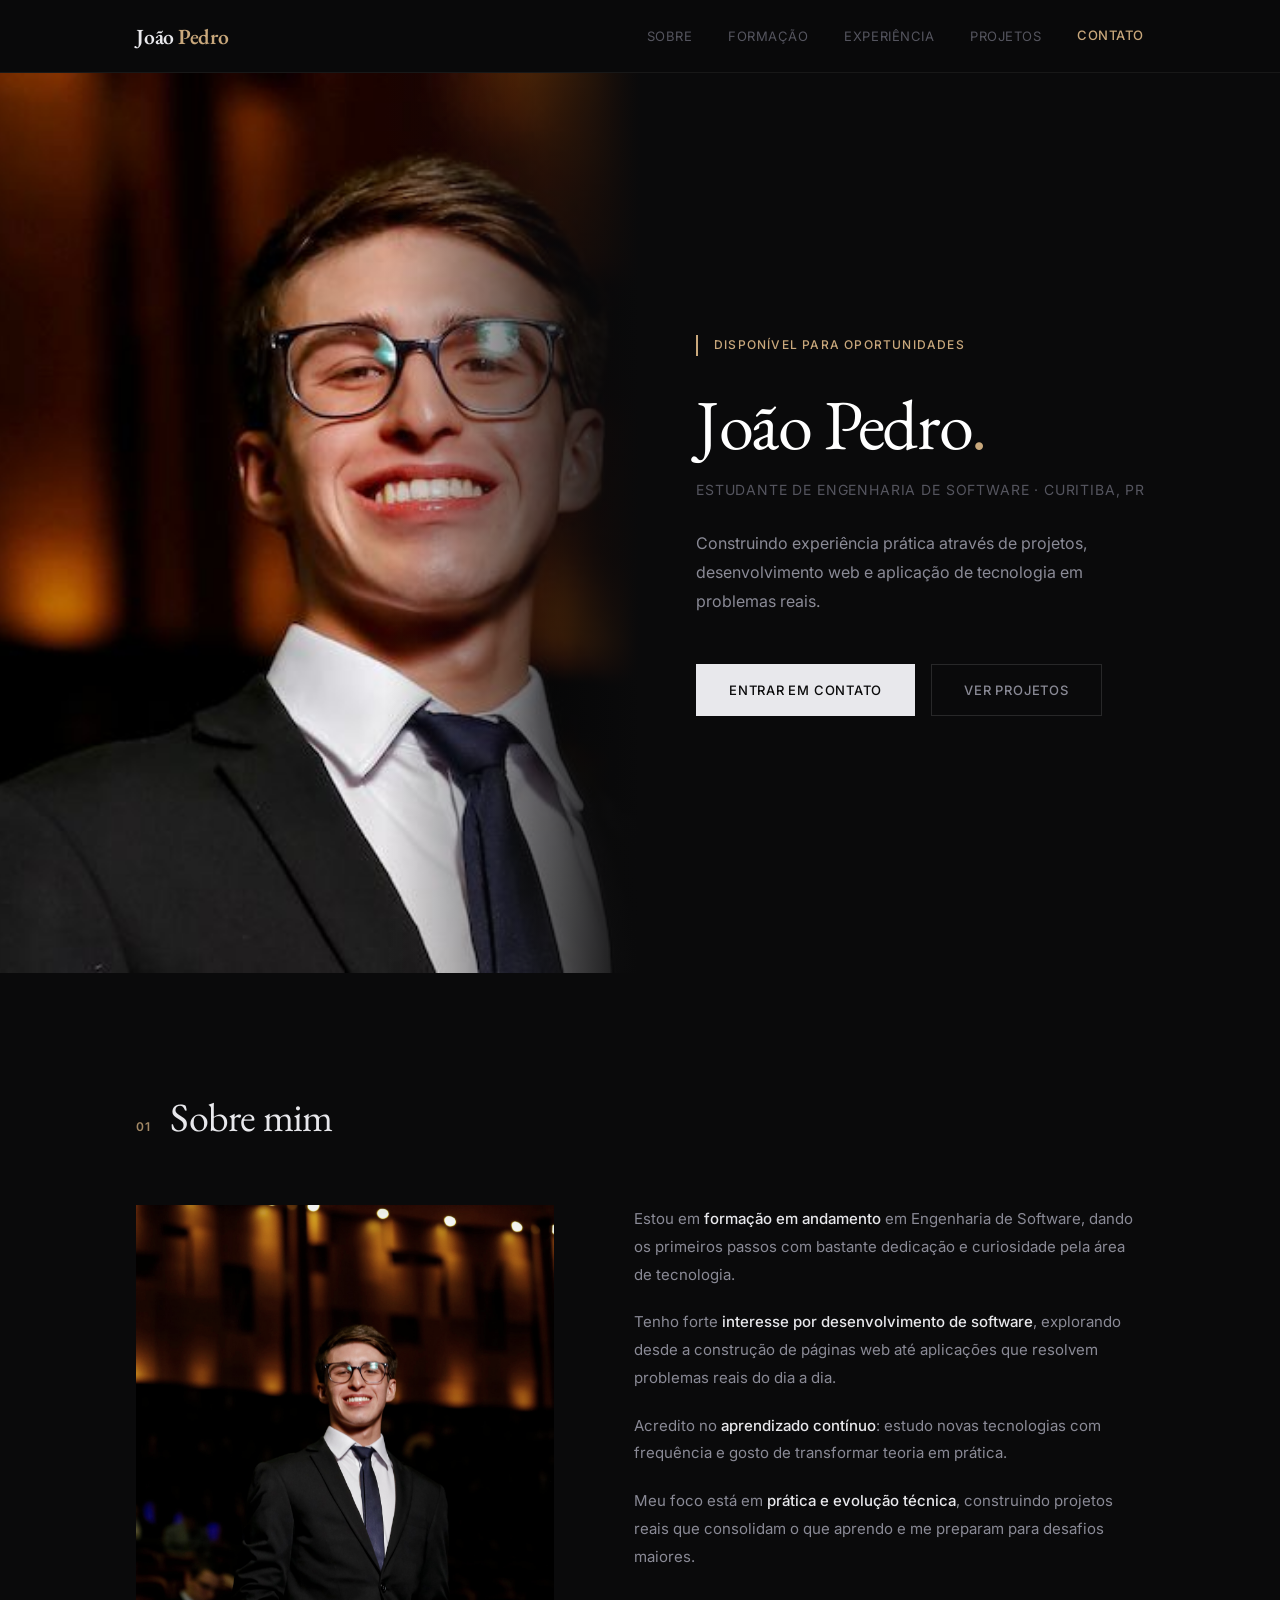
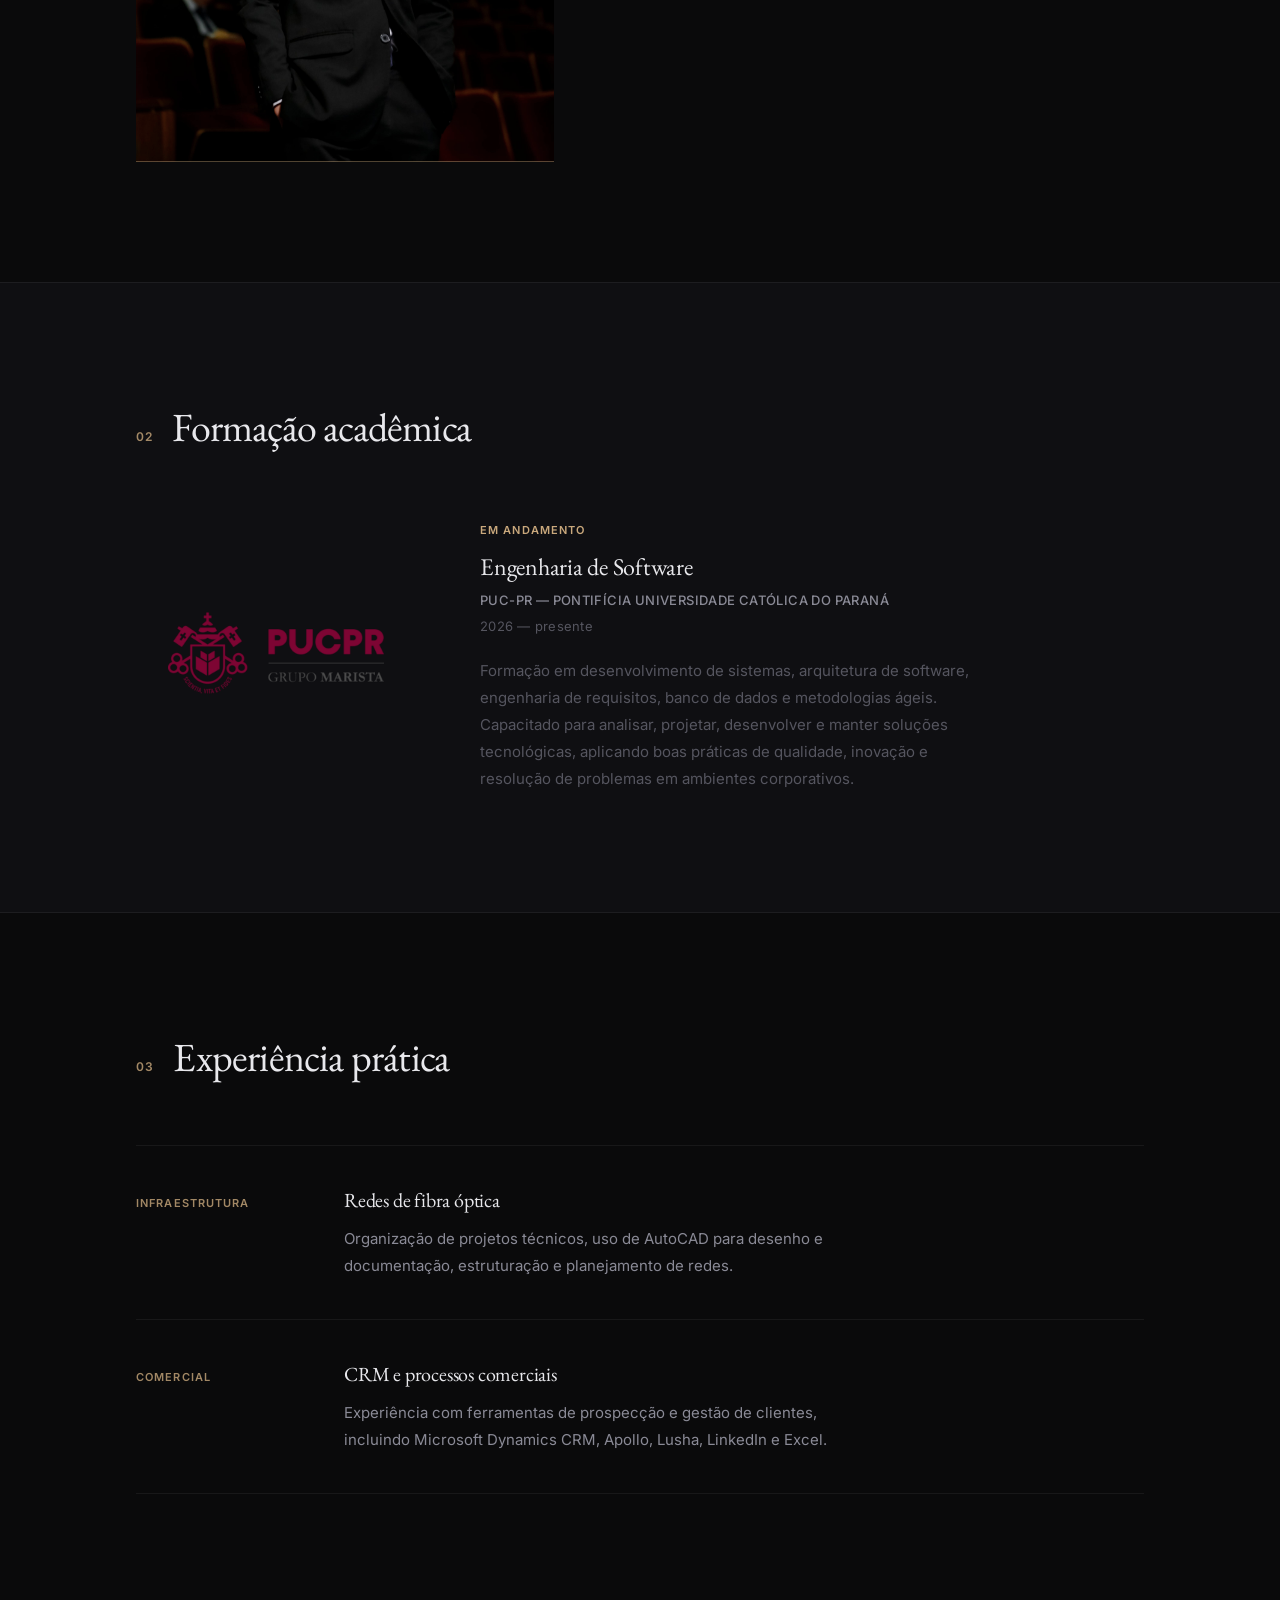
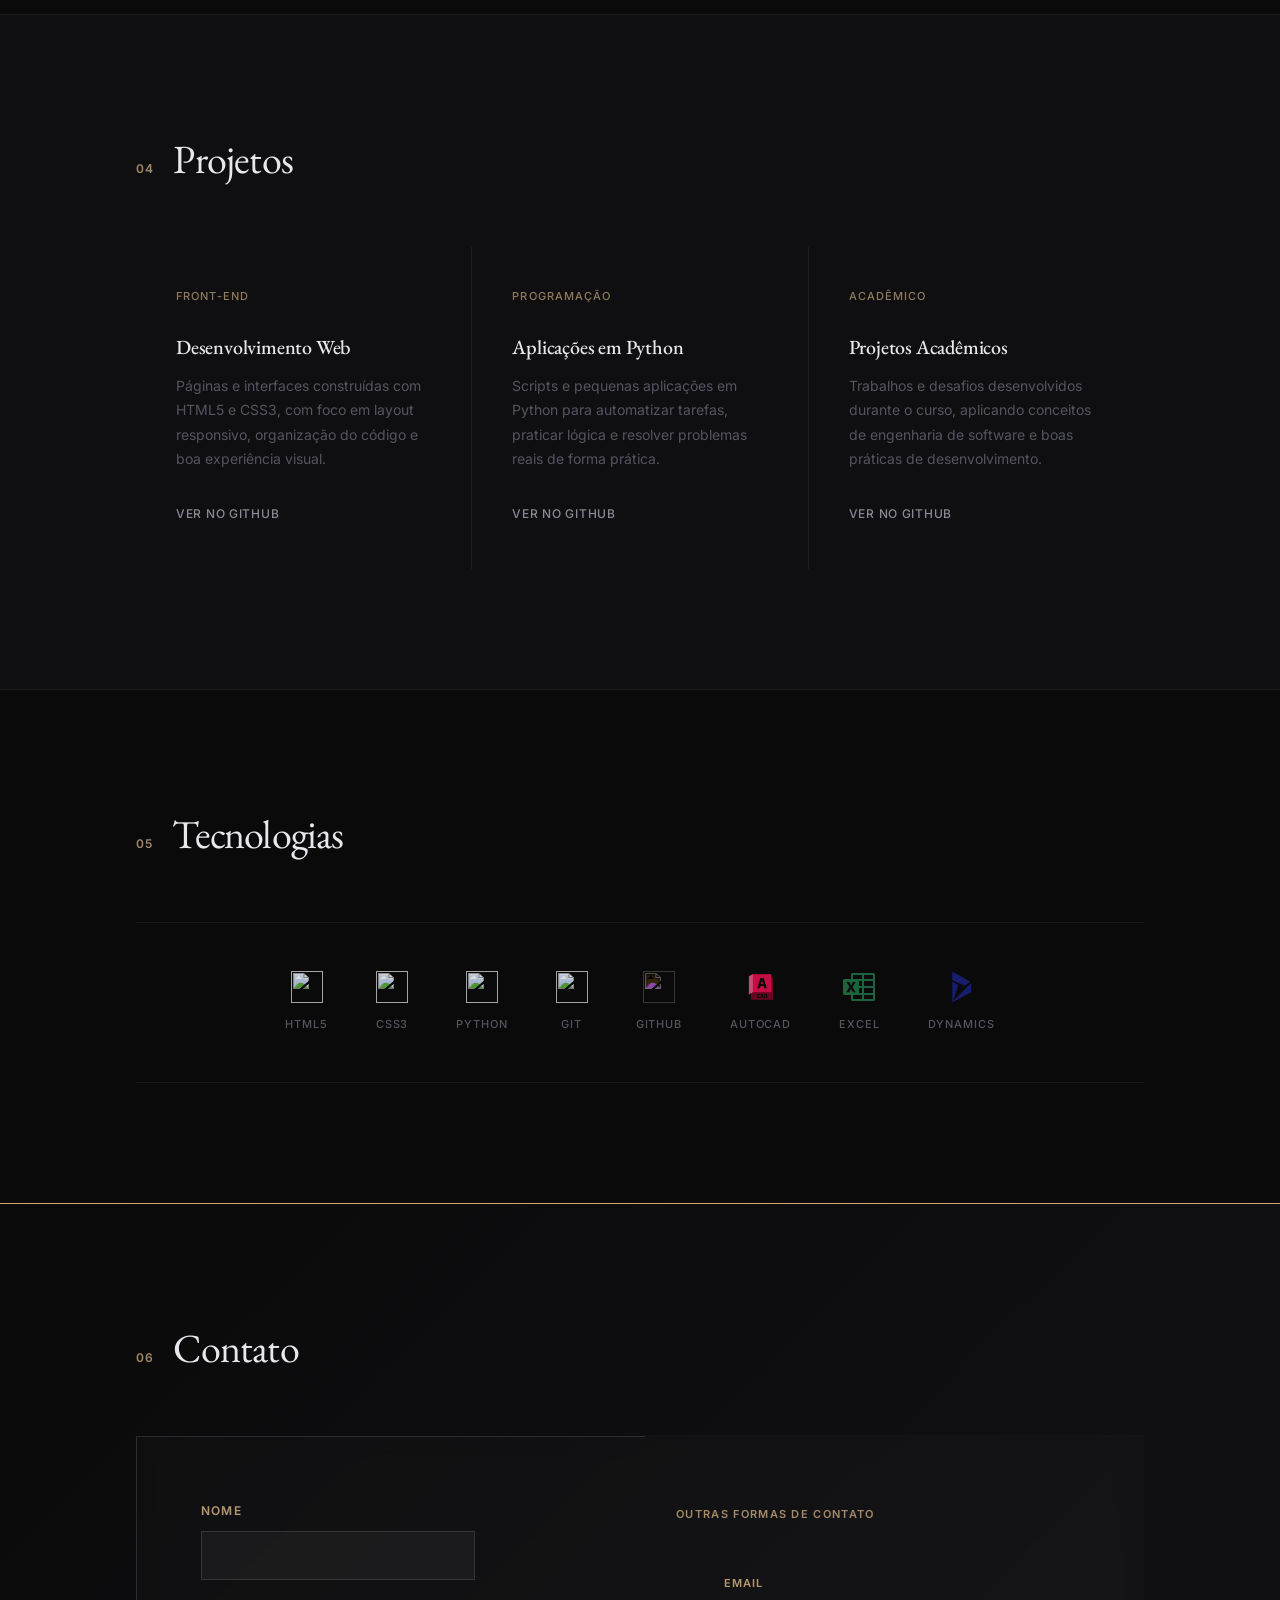
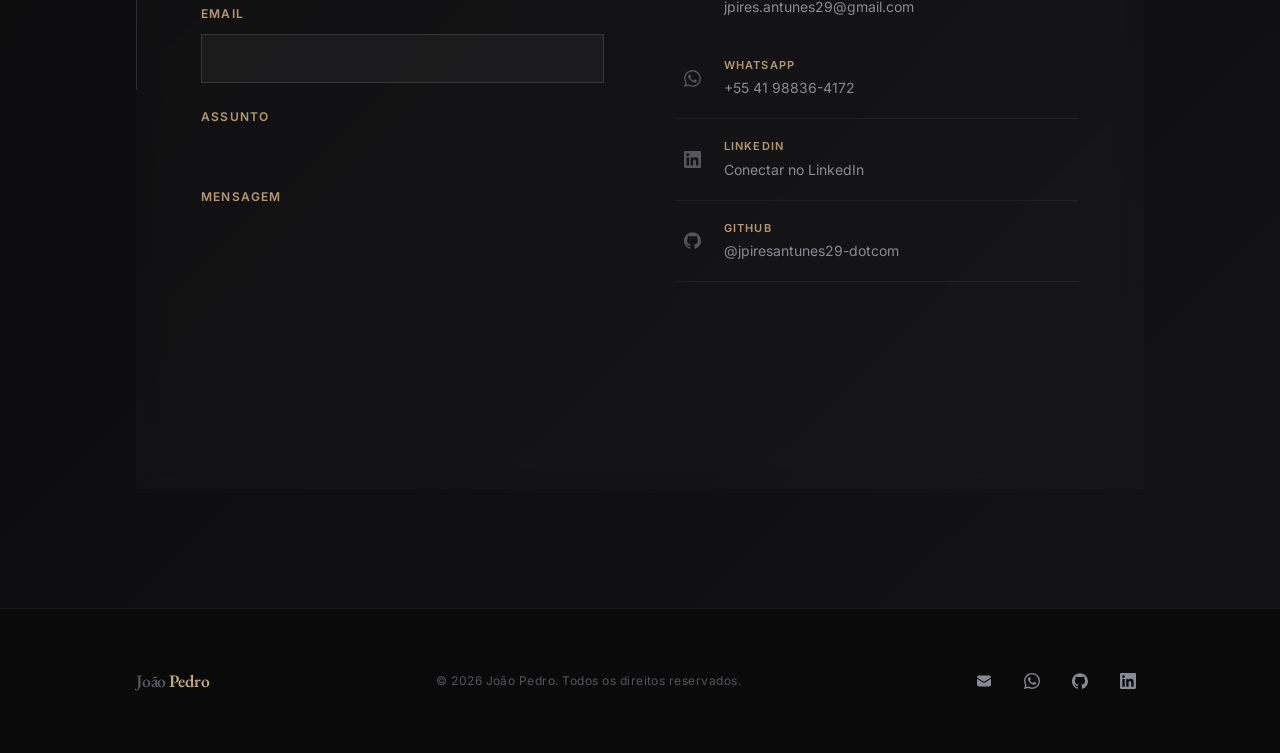
==== commit eee000e2: "fix: corrigir URL de redirecionamento do formulario no index.html" ====
--- a/index.html
+++ b/index.html
@@ -3,11 +3,31 @@
   <head>
     <meta charset="UTF-8" />
     <meta name="viewport" content="width=device-width, initial-scale=1.0" />
-    <title>João Pedro — Engenharia de Software</title>
-    <meta
-      name="description"
-      content="Portfólio de João Pedro, estudante de Engenharia de Software que constrói projetos reais e evolui na área de tecnologia."
-    />
+    <title>João Pedro — Portfólio · Engenharia de Software</title>
+
+    <!-- SEO -->
+    <meta name="description" content="Portfólio de João Pedro, estudante de Engenharia de Software na PUC-PR. Projetos em HTML, CSS, Python e Git. Disponível para oportunidades em Curitiba, PR." />
+    <meta name="author" content="João Pedro Pires Antunes" />
+    <meta name="robots" content="index, follow" />
+    <link rel="canonical" href="https://joaopedroportfolio.vercel.app/" />
+
+    <!-- Open Graph (WhatsApp, LinkedIn, Facebook) -->
+    <meta property="og:type" content="website" />
+    <meta property="og:url" content="https://joaopedroportfolio.vercel.app/" />
+    <meta property="og:site_name" content="João Pedro — Portfólio" />
+    <meta property="og:title" content="João Pedro — Portfólio · Engenharia de Software" />
+    <meta property="og:description" content="Estudante de Engenharia de Software na PUC-PR. Projetos reais em HTML, CSS, Python e mais. Curitiba, PR." />
+    <meta property="og:image" content="https://joaopedroportfolio.vercel.app/imagens/foto1.jpg" />
+    <meta property="og:image:width" content="1200" />
+    <meta property="og:image:height" content="800" />
+    <meta property="og:locale" content="pt_BR" />
+
+    <!-- Twitter Card -->
+    <meta name="twitter:card" content="summary_large_image" />
+    <meta name="twitter:title" content="João Pedro — Portfólio · Engenharia de Software" />
+    <meta name="twitter:description" content="Estudante de Engenharia de Software na PUC-PR. Projetos reais em HTML, CSS e Python." />
+    <meta name="twitter:image" content="https://joaopedroportfolio.vercel.app/imagens/foto1.jpg" />
+
     <link rel="preconnect" href="https://fonts.googleapis.com" />
     <link rel="preconnect" href="https://fonts.gstatic.com" crossorigin />
     <link
@@ -295,7 +315,9 @@
                     <textarea id="mensagem" name="mensagem" rows="5" required></textarea>
                   </div>
                   <input type="hidden" name="_captcha" value="false" />
-                  <input type="hidden" name="_next" value="https://jpiresantunes29-dotcom.vercel.app/" />
+                  <input type="hidden" name="_next" value="https://joaopedroportfolio.vercel.app/contato/agradecimento/agradecimento.html" />
+                  <input type="hidden" name="_template" value="table" />
+                  <input type="hidden" name="_subject" value="Nova mensagem do portfólio!" />
                   <button type="submit" class="contact-btn">Enviar</button>
                 </form>
               </div>
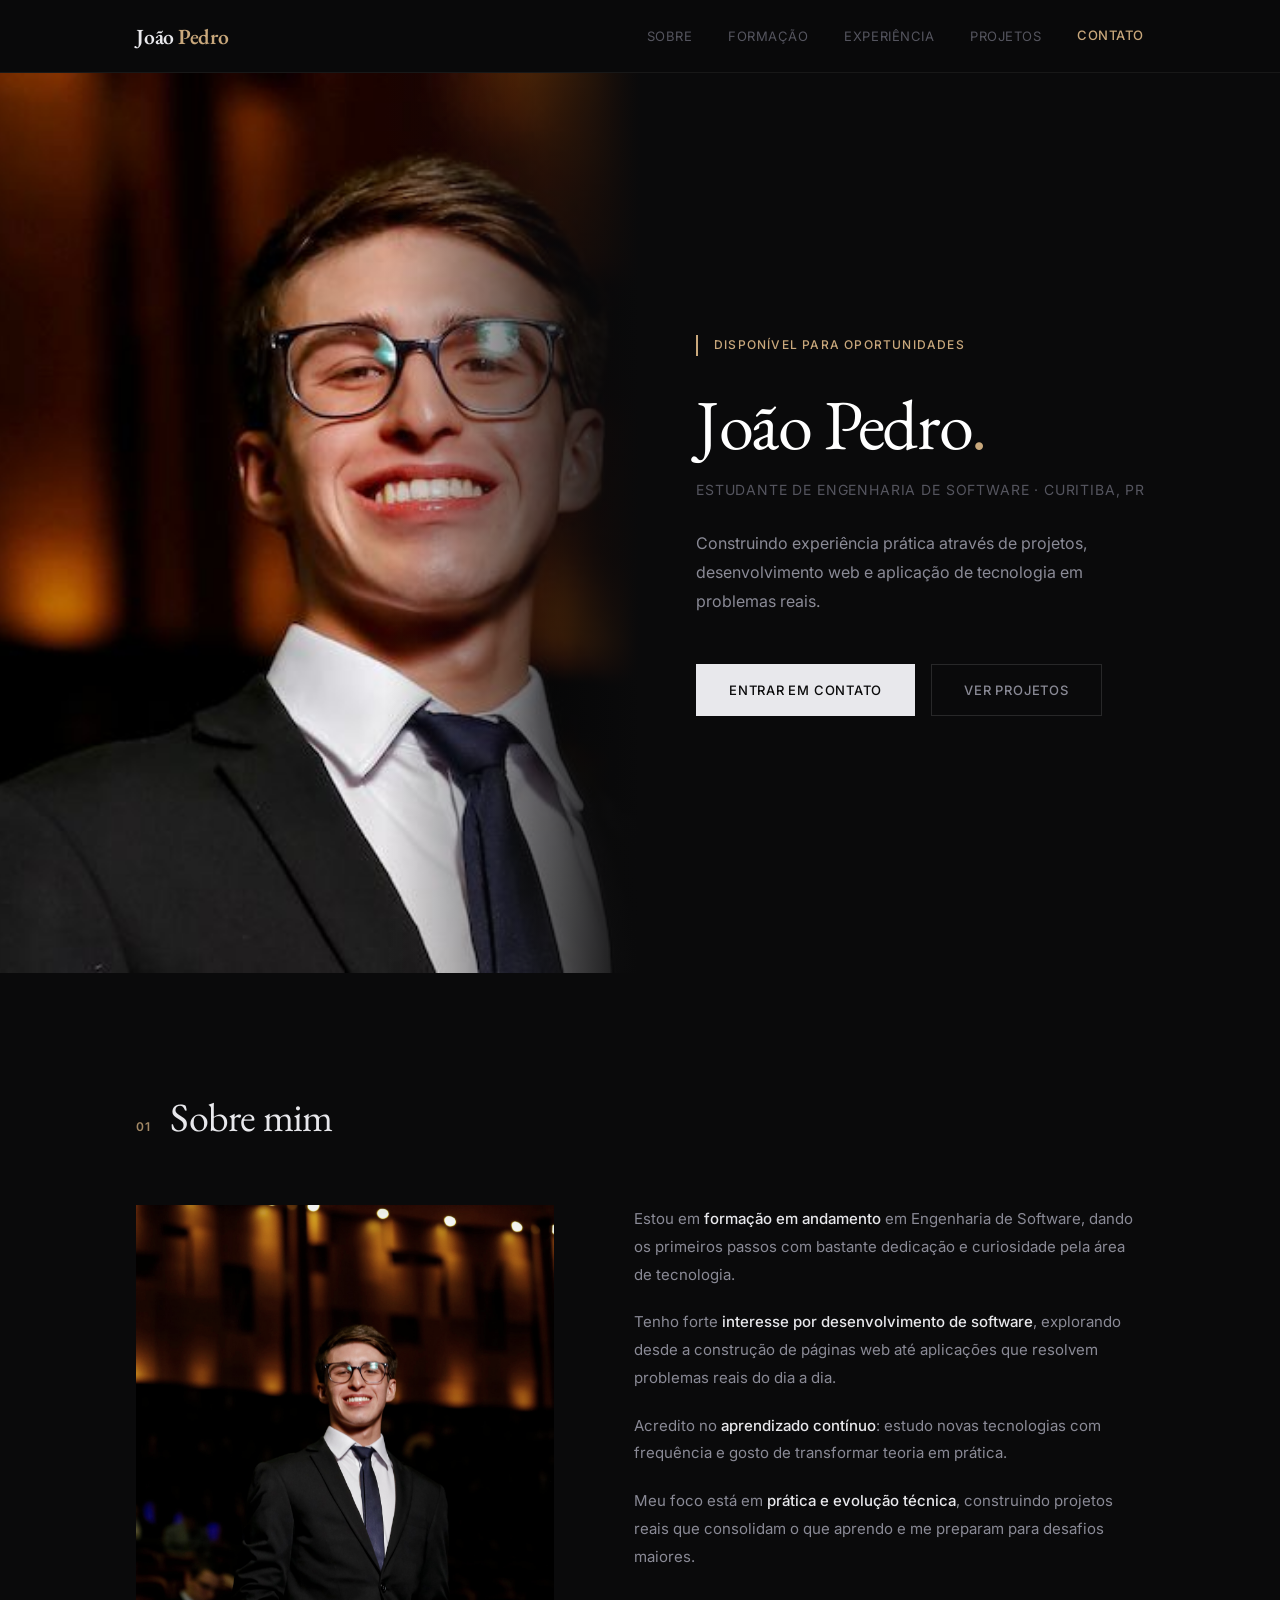
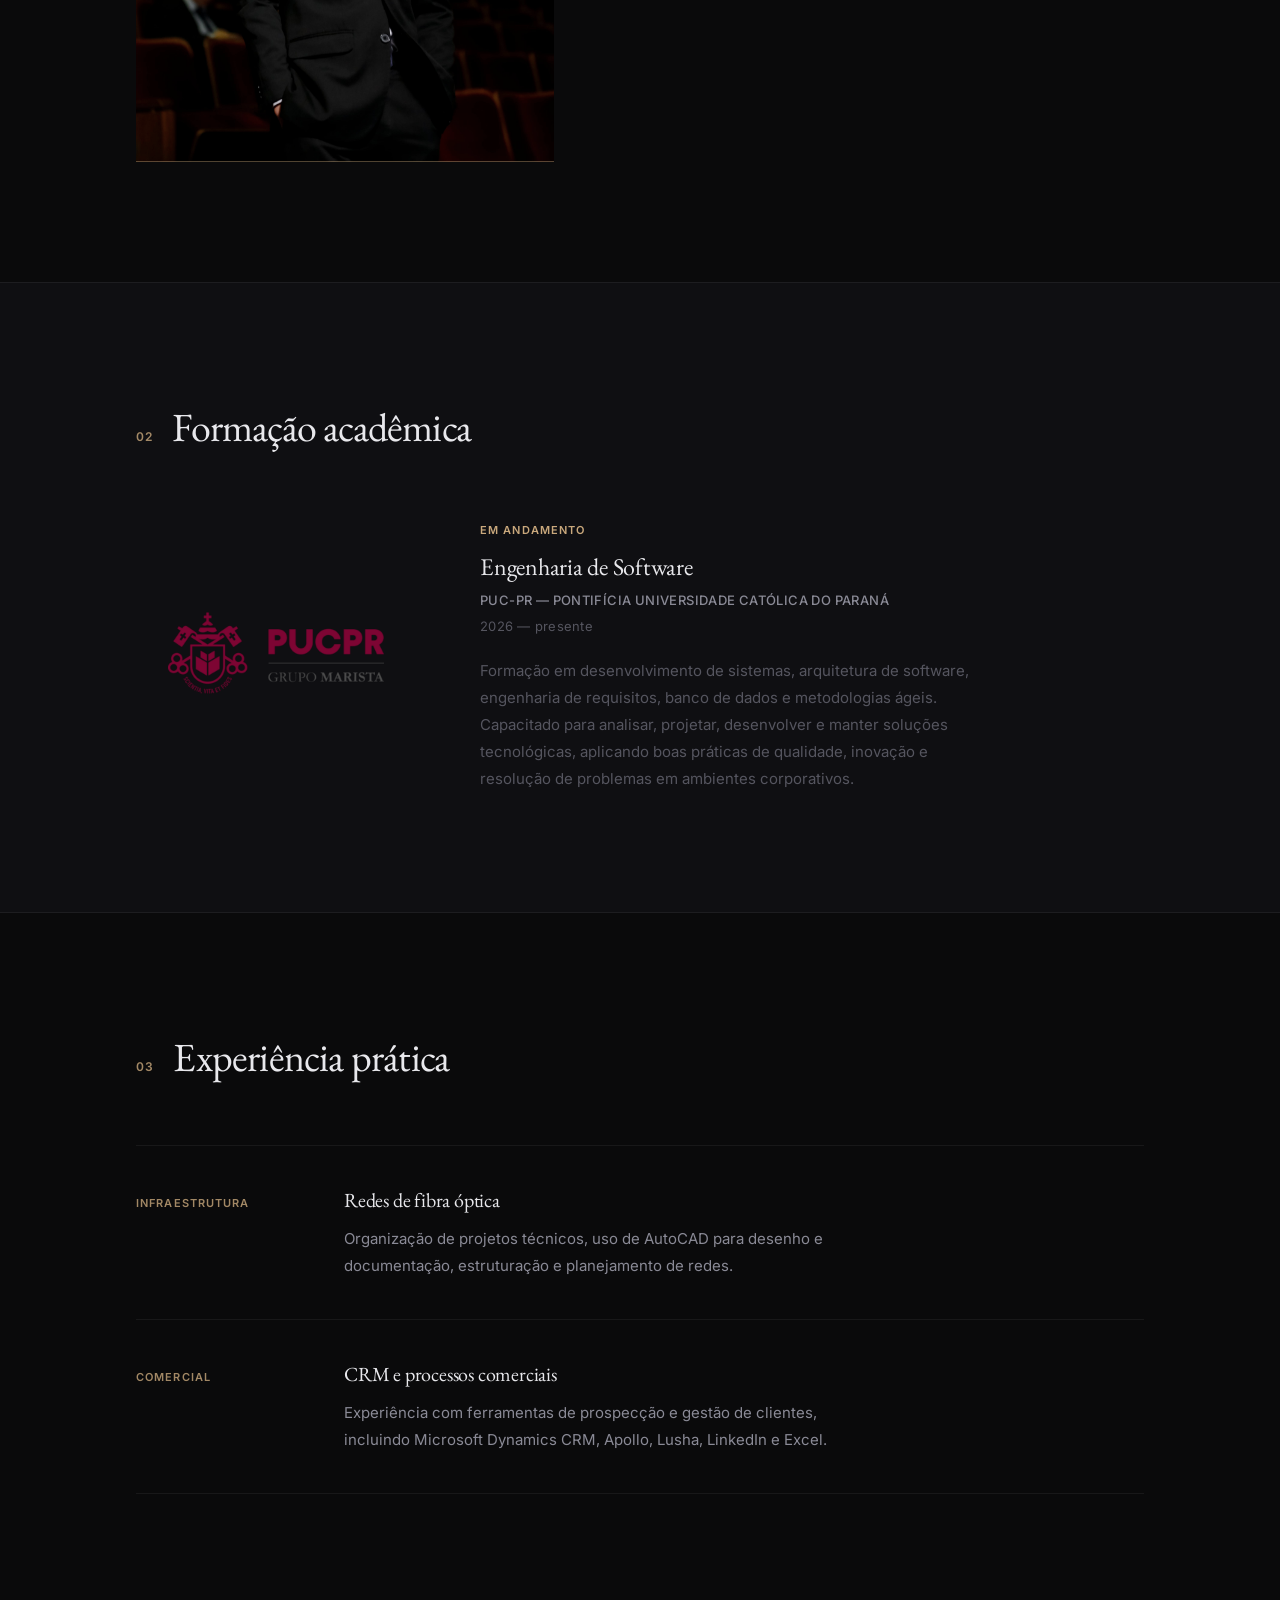
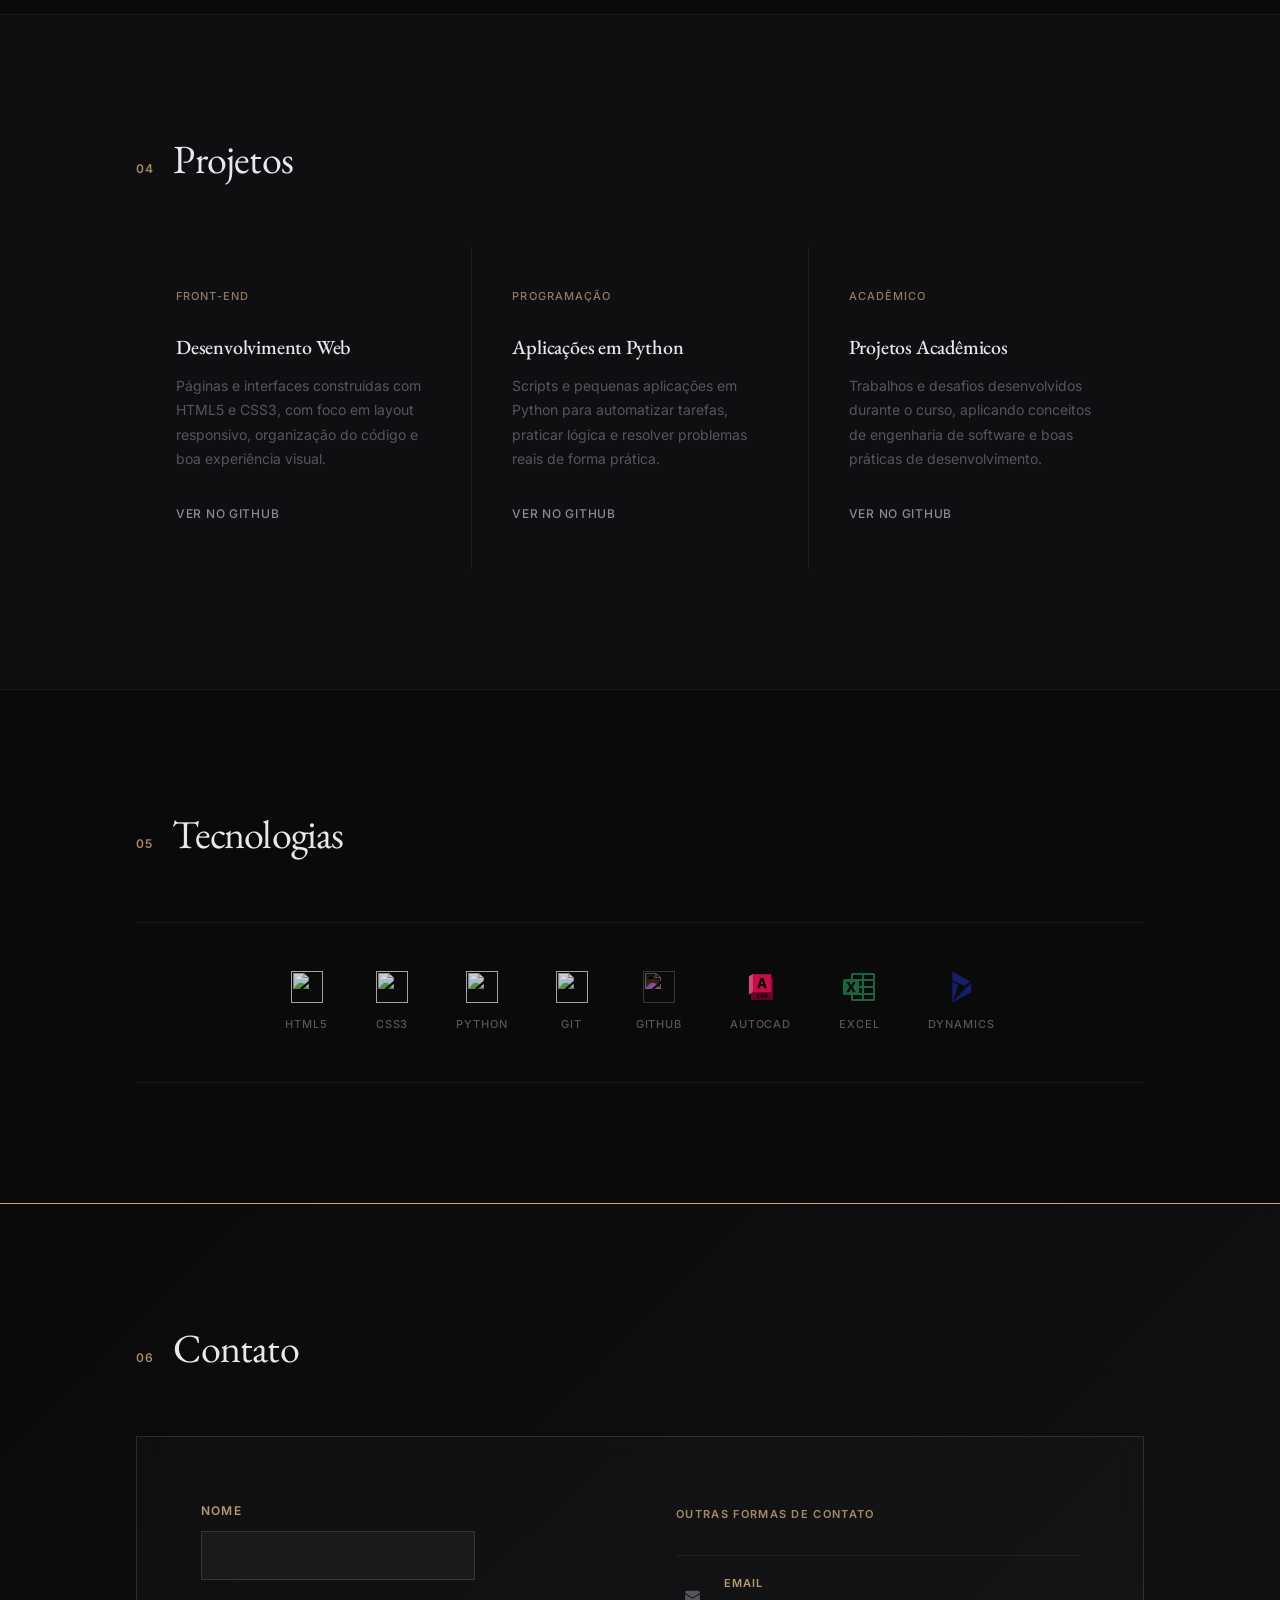
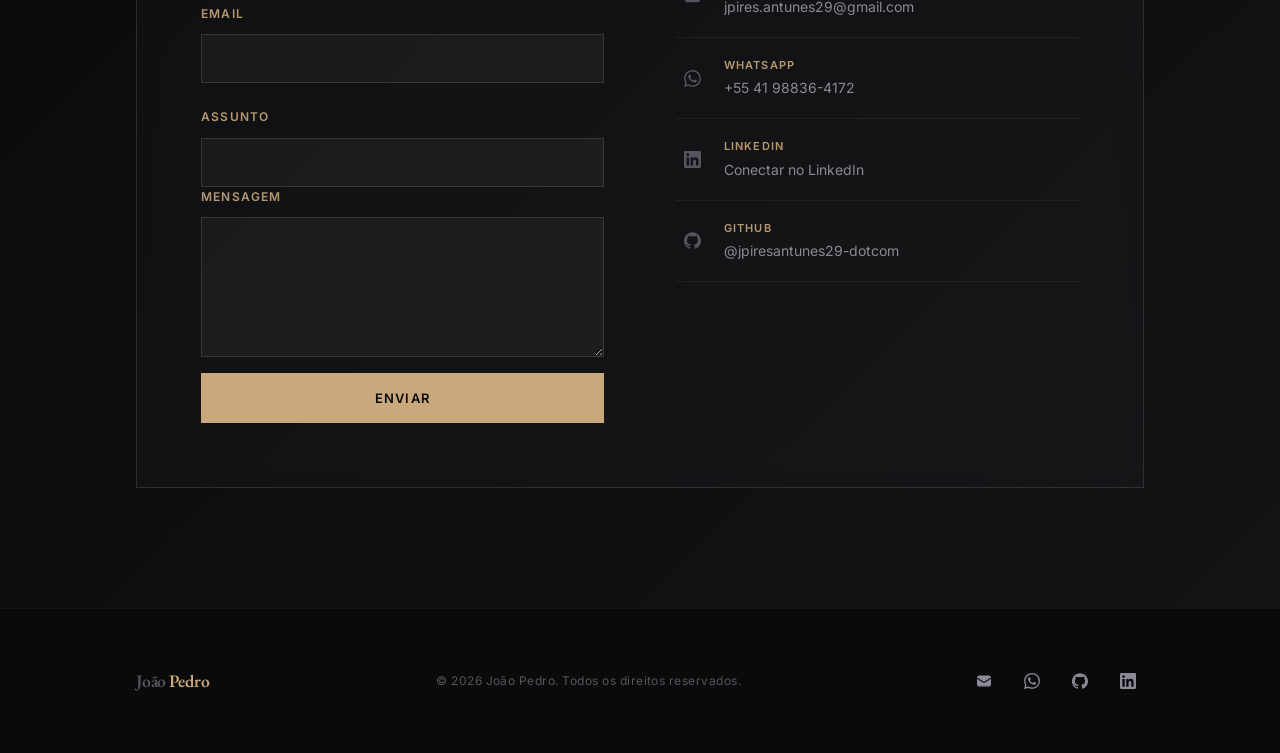
==== commit 038f73a0: "chore: redirecionar links de contato para a pagina isolada de formulario" ====
--- a/index.html
+++ b/index.html
@@ -47,7 +47,7 @@
           <a href="#formacao" class="nav__link">Formação</a>
           <a href="#experiencia" class="nav__link">Experiência</a>
           <a href="#projetos" class="nav__link">Projetos</a>
-          <a href="#contato" class="nav__cta">Contato</a>
+          <a href="contato/formulario/formulario.html" class="nav__cta">Contato</a>
         </nav>
       </div>
     </header>
@@ -77,7 +77,7 @@
               desenvolvimento web e aplicação de tecnologia em problemas reais.
             </p>
             <div class="hero__actions">
-              <a href="#contato" class="btn btn--primary">Entrar em contato</a>
+              <a href="contato/formulario/formulario.html" class="btn btn--primary">Entrar em contato</a>
               <a href="#projetos" class="btn btn--ghost">Ver projetos</a>
             </div>
           </div>
